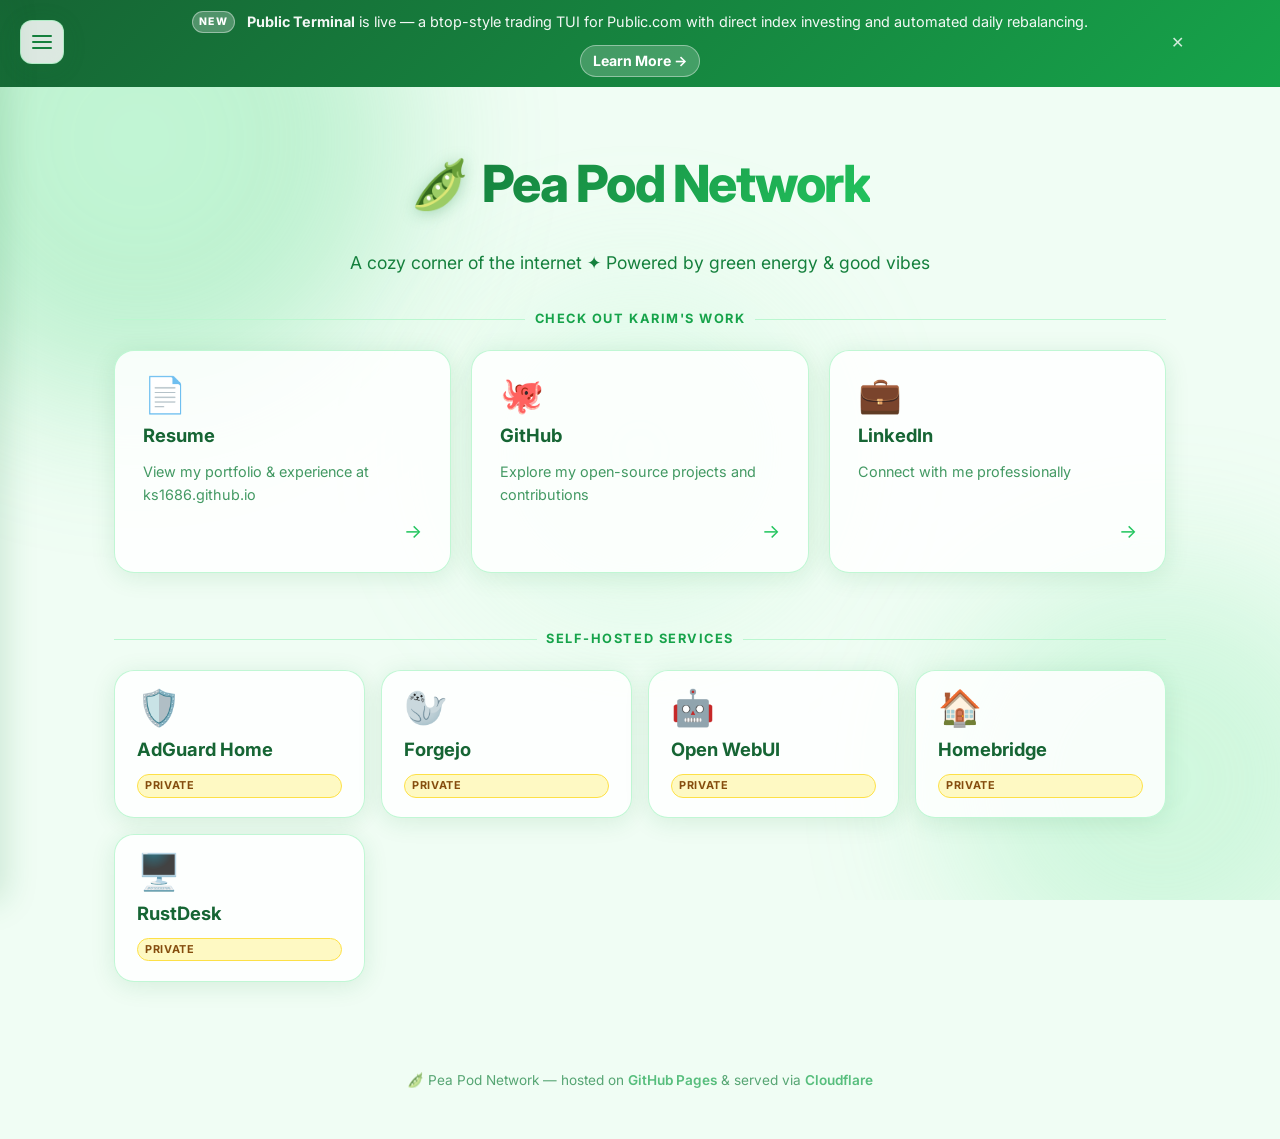
==== index.html @ e0de481a "Remove Public Terminal card from index.html Removed Public Terminal card from the index page." ====
<!DOCTYPE html>
<html lang="en">
  <head>
    <meta charset="UTF-8" />
    <meta name="viewport" content="width=device-width, initial-scale=1.0" />
    <meta name="description" content="Pea Pod Network — a cozy home for self-hosted services and quick links." />
    <meta name="theme-color" content="#16a34a" />

    <!-- Open Graph / Social preview -->
    <meta property="og:type" content="website" />
    <meta property="og:title" content="Pea Pod Network" />
    <meta property="og:description" content="A cozy home for self-hosted services and quick links." />
    <meta property="og:image" content="https://ks1686.github.io/favicon.png" />

    <!-- Favicon -->
    <link rel="icon" type="image/png" href="/favicon.png" />
    <link rel="apple-touch-icon" href="/apple-touch-icon.png" />
    <link rel="manifest" href="/manifest.json" />

    <!-- Fonts -->
    <link rel="preconnect" href="https://fonts.googleapis.com" />
    <link rel="preconnect" href="https://fonts.gstatic.com" crossorigin />
    <link href="https://fonts.googleapis.com/css2?family=Inter:wght@400;600;700;800&display=swap" rel="stylesheet" />

    <!-- Styles -->
    <link rel="stylesheet" href="css/styles.css" />

    <title>Pea Pod Network</title>
  </head>
  <body>
    <!-- ========== Announcement Banner ========== -->
    <div class="announcement-banner" id="announcement-banner" role="region" aria-label="Announcement">
      <div class="banner-content">
        <span class="banner-badge" aria-hidden="true">New</span>
        <p class="banner-text">
          <strong>Public Terminal</strong> is live — a btop-style trading TUI for Public.com with direct index investing and automated daily rebalancing.
        </p>
        <a class="banner-link" href="/public-terminal">Learn More →</a>
        <button class="banner-close" id="banner-close" aria-label="Dismiss announcement">✕</button>
      </div>
    </div>

    <!-- Animated background blobs -->
    <div class="bg-decoration" aria-hidden="true">
      <div class="blob blob-1"></div>
      <div class="blob blob-2"></div>
      <div class="blob blob-3"></div>
    </div>

    <!-- ========== Burger Menu ========== -->
    <button class="burger-btn" id="burger-btn" aria-label="Open navigation menu" aria-expanded="false" aria-controls="side-menu">
      <span class="burger-line"></span>
      <span class="burger-line"></span>
      <span class="burger-line"></span>
    </button>

    <!-- Menu backdrop -->
    <div class="menu-overlay" id="menu-overlay" aria-hidden="true"></div>

    <!-- Side drawer -->
    <nav class="side-menu" id="side-menu" aria-label="Site navigation" aria-hidden="true">
      <div class="side-menu-header">
        <span class="side-menu-title">Navigation</span>
        <button class="side-menu-close" id="side-menu-close" aria-label="Close navigation menu">✕</button>
      </div>
      <ul class="side-menu-list">
        <li>
          <a class="side-menu-link" href="#karim-work">
            <span class="side-menu-icon" aria-hidden="true">🌟</span>
            <span>Karim's Work</span>
          </a>
        </li>
        <li>
          <a class="side-menu-link" href="#self-hosted">
            <span class="side-menu-icon" aria-hidden="true">🖥️</span>
            <span>Self-Hosted Services</span>
          </a>
        </li>
        <li>
          <a class="side-menu-link" href="/changelogs">
            <span class="side-menu-icon" aria-hidden="true">📋</span>
            <span>Changelogs</span>
          </a>
        </li>
        <li>
          <a class="side-menu-link" href="/genv">
            <span class="side-menu-icon" aria-hidden="true">📦</span>
            <span>GENV</span>
          </a>
        </li>
        <li>
          <a class="side-menu-link" href="/public-terminal">
            <span class="side-menu-icon" aria-hidden="true">💹</span>
            <span>Public Terminal</span>
          </a>
        </li>
      </ul>
    </nav>

    <!-- ========== Header ========== -->
    <header>
      <div class="container">
        <div class="logo-wrap">
          <span class="logo-icon" aria-hidden="true">🫛</span>
          <h1 class="site-title">Pea Pod Network</h1>
        </div>
        <p class="site-tagline">A cozy corner of the internet ✦ Powered by green energy &amp; good vibes</p>
      </div>
    </header>

    <!-- ========== Main Content ========== -->
    <main>
      <div class="container">

        <!-- ---- Profile Shortcuts ---- -->
        <section id="karim-work" class="section" aria-labelledby="profile-heading">
          <div class="section-label" id="profile-heading">
            <span>Check Out Karim's Work</span>
          </div>

          <div class="shortcuts-grid">
            <!-- Resume -->
            <a
              class="card"
              href="https://ks1686.github.io"
              target="_blank"
              rel="noopener noreferrer"
              aria-label="Open resume — ks1686.github.io"
            >
              <span class="card-icon" aria-hidden="true">📄</span>
              <span class="card-title">Resume</span>
              <span class="card-desc">View my portfolio &amp; experience at ks1686.github.io</span>
              <span class="card-arrow" aria-hidden="true">→</span>
            </a>

            <!-- GitHub -->
            <a
              class="card"
              href="https://github.com/ks1686"
              target="_blank"
              rel="noopener noreferrer"
              aria-label="Open GitHub profile"
            >
              <span class="card-icon" aria-hidden="true">🐙</span>
              <span class="card-title">GitHub</span>
              <span class="card-desc">Explore my open-source projects and contributions</span>
              <span class="card-arrow" aria-hidden="true">→</span>
            </a>

            <!-- LinkedIn -->
            <a
              class="card"
              href="https://www.linkedin.com/in/karim-smires/"
              target="_blank"
              rel="noopener noreferrer"
              aria-label="Open LinkedIn profile"
            >
              <span class="card-icon" aria-hidden="true">💼</span>
              <span class="card-title">LinkedIn</span>
              <span class="card-desc">Connect with me professionally</span>
              <span class="card-arrow" aria-hidden="true">→</span>
            </a>
          </div>
        </section>

        <!-- ---- Self-Hosted Services ---- -->
        <!-- 
          Private services: only accessible on the internal network.
          The JS in app.js automatically makes cards with data-url clickable.
        -->
        <section id="self-hosted" class="section" aria-labelledby="services-heading">
          <div class="section-label" id="services-heading">
            <span>Self-Hosted Services</span>
          </div>

          <div class="services-grid">
            <!-- AdGuard Home -->
            <div class="card service-card" data-url="https://adguard.pea-pod.me" aria-label="Open AdGuard Home — private service">
              <span class="card-icon" aria-hidden="true">🛡️</span>
              <span class="card-title">AdGuard Home</span>
              <span class="badge private">Private</span>
            </div>

            <!-- Forgejo -->
            <div class="card service-card" data-url="https://forgejo.pea-pod.me" aria-label="Open Forgejo — private service">
              <span class="card-icon" aria-hidden="true">🦭</span>
              <span class="card-title">Forgejo</span>
              <span class="badge private">Private</span>
            </div>

            <!-- Open WebUI -->
            <div class="card service-card" data-url="https://chat.pea-pod.me" aria-label="Open WebUI — private service">
              <span class="card-icon" aria-hidden="true">🤖</span>
              <span class="card-title">Open WebUI</span>
              <span class="badge private">Private</span>
            </div>

            <!-- Homebridge -->
            <div class="card service-card" data-url="https://homebridge.pea-pod.me" aria-label="Open Homebridge — private service">
              <span class="card-icon" aria-hidden="true">🏠</span>
              <span class="card-title">Homebridge</span>
              <span class="badge private">Private</span>
            </div>

            <!-- RustDesk -->
            <div class="card service-card" data-url="https://rustdesk.pea-pod.me" aria-label="Open RustDesk — private service">
              <span class="card-icon" aria-hidden="true">🖥️</span>
              <span class="card-title">RustDesk</span>
              <span class="badge private">Private</span>
            </div>

          </div>
        </section>

      </div>
    </main>

    <!-- ========== Footer ========== -->
    <footer>
      <div class="container">
        <p>
          🫛 Pea Pod Network &mdash; hosted on
          <a href="https://pages.github.com" target="_blank" rel="noopener noreferrer">GitHub Pages</a>
          &amp; served via
          <a href="https://cloudflare.com" target="_blank" rel="noopener noreferrer">Cloudflare</a>
        </p>
      </div>
    </footer>

    <!-- Scripts -->
    <script src="js/app.js"></script>
  </body>
</html>
---- css/styles.css ----
/* =============================================
   Pea Pod Network - Stylesheet
   Green cozy theme, modern & responsive
   ============================================= */

/* ---- CSS Variables ---- */
:root {
  --green-50: #f0fdf4;
  --green-100: #dcfce7;
  --green-200: #bbf7d0;
  --green-300: #86efac;
  --green-400: #4ade80;
  --green-500: #22c55e;
  --green-600: #16a34a;
  --green-700: #15803d;
  --green-800: #166534;
  --green-900: #14532d;
  --green-950: #052e16;

  --card-bg: rgba(255, 255, 255, 0.85);
  --card-shadow: 0 4px 24px rgba(21, 128, 61, 0.12);
  --card-hover-shadow: 0 8px 40px rgba(21, 128, 61, 0.22);
  --border-radius: 1.25rem;
  --transition: all 0.3s cubic-bezier(0.4, 0, 0.2, 1);

  --font-sans: 'Inter', 'Segoe UI', system-ui, -apple-system, sans-serif;
  --font-display: 'Inter', 'Segoe UI', system-ui, sans-serif;
}

/* ---- Reset & Base ---- */
*, *::before, *::after {
  box-sizing: border-box;
  margin: 0;
  padding: 0;
}

html {
  scroll-behavior: smooth;
}

body {
  font-family: var(--font-sans);
  background-color: var(--green-50);
  color: var(--green-900);
  min-height: 100vh;
  line-height: 1.6;
  overflow-x: hidden;
}

/* ---- Animated Background ---- */
.bg-decoration {
  position: fixed;
  inset: 0;
  z-index: -1;
  overflow: hidden;
  pointer-events: none;
}

.blob {
  position: absolute;
  border-radius: 50%;
  filter: blur(80px);
  opacity: 0.35;
  animation: float 12s ease-in-out infinite;
}

.blob-1 {
  width: 520px;
  height: 520px;
  background: radial-gradient(circle, var(--green-300), var(--green-500));
  top: -120px;
  left: -120px;
  animation-delay: 0s;
}

.blob-2 {
  width: 400px;
  height: 400px;
  background: radial-gradient(circle, var(--green-200), var(--green-400));
  bottom: -80px;
  right: -80px;
  animation-delay: -4s;
}

.blob-3 {
  width: 300px;
  height: 300px;
  background: radial-gradient(circle, var(--green-100), var(--green-300));
  top: 50%;
  left: 50%;
  margin-top: -150px;
  margin-left: -150px;
  animation-delay: -8s;
}

@keyframes float {
  0%, 100% { transform: translateY(0) scale(1); }
  33%       { transform: translateY(-30px) scale(1.04); }
  66%       { transform: translateY(20px) scale(0.97); }
}

/* ---- Layout ---- */
.container {
  max-width: 1100px;
  margin: 0 auto;
  padding: 0 1.5rem;
}

/* ---- Header / Hero ---- */
header {
  padding: 3.5rem 0 2rem;
  text-align: center;
}

.logo-wrap {
  display: inline-flex;
  align-items: center;
  gap: 0.75rem;
  margin-bottom: 1.25rem;
  animation: fadeDown 0.7s ease both;
}

.logo-icon {
  font-size: 3rem;
  line-height: 1;
  filter: drop-shadow(0 2px 8px rgba(21, 128, 61, 0.3));
  animation: wiggle 3s ease-in-out infinite;
}

@keyframes wiggle {
  0%, 100% { transform: rotate(-4deg); }
  50%       { transform: rotate(4deg); }
}

.site-title {
  font-size: clamp(2rem, 5vw, 3.2rem);
  font-weight: 800;
  background: linear-gradient(135deg, var(--green-700) 0%, var(--green-500) 100%);
  -webkit-background-clip: text;
  -webkit-text-fill-color: transparent;
  background-clip: text;
  letter-spacing: -0.03em;
}

.site-tagline {
  font-size: 1.1rem;
  color: var(--green-700);
  opacity: 0.8;
  margin-top: 0.25rem;
  animation: fadeDown 0.7s 0.1s ease both;
}

/* ---- Section Headings ---- */
.section-label {
  display: flex;
  align-items: center;
  gap: 0.6rem;
  font-size: 0.8rem;
  font-weight: 700;
  text-transform: uppercase;
  letter-spacing: 0.12em;
  color: var(--green-600);
  margin-bottom: 1.25rem;
}

.section-label::before,
.section-label::after {
  content: '';
  flex: 1;
  height: 1px;
  background: var(--green-200);
}

/* ---- Grid layouts ---- */
.shortcuts-grid {
  display: grid;
  grid-template-columns: repeat(auto-fill, minmax(280px, 1fr));
  gap: 1.25rem;
}

.services-grid {
  display: grid;
  grid-template-columns: repeat(auto-fill, minmax(220px, 1fr));
  gap: 1rem;
}

/* ---- Shortcut Card ---- */
.card {
  background: var(--card-bg);
  backdrop-filter: blur(12px);
  -webkit-backdrop-filter: blur(12px);
  border: 1px solid rgba(134, 239, 172, 0.5);
  border-radius: var(--border-radius);
  box-shadow: var(--card-shadow);
  padding: 1.6rem 1.75rem;
  cursor: pointer;
  text-decoration: none;
  color: inherit;
  display: flex;
  flex-direction: column;
  gap: 0.6rem;
  transition: var(--transition);
  position: relative;
  overflow: hidden;
  animation: fadeUp 0.6s ease both;
}

.card::before {
  content: '';
  position: absolute;
  inset: 0;
  background: linear-gradient(135deg, rgba(134, 239, 172, 0.12), rgba(74, 222, 128, 0.06));
  opacity: 0;
  transition: opacity 0.3s ease;
  pointer-events: none;
}

.card:hover,
.card:focus-visible {
  transform: translateY(-4px) scale(1.01);
  box-shadow: var(--card-hover-shadow);
  border-color: var(--green-400);
  outline: none;
}

.card:hover::before,
.card:focus-visible::before {
  opacity: 1;
}

.card:active {
  transform: translateY(-1px) scale(0.99);
}

.card-icon {
  font-size: 2.2rem;
  line-height: 1;
}

.card-title {
  font-size: 1.15rem;
  font-weight: 700;
  color: var(--green-800);
}

.card-desc {
  font-size: 0.9rem;
  color: var(--green-700);
  opacity: 0.8;
}

.card-arrow {
  align-self: flex-end;
  margin-top: auto;
  font-size: 1.2rem;
  color: var(--green-500);
  transition: transform 0.25s ease;
}

.card:hover .card-arrow,
.card:focus-visible .card-arrow {
  transform: translateX(5px);
}

/* ---- Service Placeholder Card ---- */
.card.service-card {
  opacity: 0.6;
  cursor: default;
  padding: 1.2rem 1.4rem;
}

.card.service-card:hover,
.card.service-card:focus-visible {
  transform: none;
  box-shadow: var(--card-shadow);
  border-color: rgba(134, 239, 172, 0.5);
}

.card.service-card:hover::before {
  opacity: 0;
}

.card.service-card.active {
  opacity: 1;
  cursor: pointer;
}

.card.service-card.active:hover,
.card.service-card.active:focus-visible {
  transform: translateY(-4px) scale(1.01);
  box-shadow: var(--card-hover-shadow);
  border-color: var(--green-400);
}

.card.service-card.active:hover::before {
  opacity: 1;
}

.badge {
  display: inline-block;
  font-size: 0.68rem;
  font-weight: 700;
  letter-spacing: 0.06em;
  text-transform: uppercase;
  padding: 0.2em 0.6em;
  border-radius: 999px;
  background: var(--green-100);
  color: var(--green-700);
  border: 1px solid var(--green-200);
}

.badge.coming-soon {
  background: var(--green-100);
  color: var(--green-600);
  border-color: var(--green-200);
}

.badge.online {
  background: #dcfce7;
  color: #15803d;
  border-color: #86efac;
}

.badge.private {
  background: #fef9c3;
  color: #854d0e;
  border-color: #fde047;
}

.badge.public {
  background: #dbeafe;
  color: #1d4ed8;
  border-color: #93c5fd;
}

/* ---- Sections ---- */
.section {
  margin-bottom: 3.5rem;
  animation: fadeUp 0.6s 0.15s ease both;
}

/* ---- Footer ---- */
footer {
  text-align: center;
  padding: 2rem 0 3rem;
  color: var(--green-700);
  font-size: 0.85rem;
  opacity: 0.7;
}

footer a {
  color: var(--green-600);
  text-decoration: none;
  font-weight: 600;
}

footer a:hover {
  text-decoration: underline;
}

/* ---- Animations ---- */
@keyframes fadeDown {
  from {
    opacity: 0;
    transform: translateY(-20px);
  }
  to {
    opacity: 1;
    transform: translateY(0);
  }
}

@keyframes fadeUp {
  from {
    opacity: 0;
    transform: translateY(24px);
  }
  to {
    opacity: 1;
    transform: translateY(0);
  }
}

/* stagger card animations */
.card:nth-child(1) { animation-delay: 0.05s; }
.card:nth-child(2) { animation-delay: 0.12s; }
.card:nth-child(3) { animation-delay: 0.19s; }
.card:nth-child(4) { animation-delay: 0.26s; }
.card:nth-child(5) { animation-delay: 0.33s; }
.card:nth-child(6) { animation-delay: 0.40s; }
.card:nth-child(7) { animation-delay: 0.47s; }
.card:nth-child(8) { animation-delay: 0.54s; }

/* ---- Responsive ---- */
@media (max-width: 768px) {
  header {
    padding: 2.5rem 0 1.5rem;
  }

  .shortcuts-grid,
  .services-grid {
    grid-template-columns: 1fr;
  }
}

@media (max-width: 480px) {
  .card {
    padding: 1.3rem 1.4rem;
  }

  .logo-icon {
    font-size: 2.4rem;
  }
}

@media (prefers-reduced-motion: reduce) {
  *, *::before, *::after {
    animation-duration: 0.01ms !important;
    animation-iteration-count: 1 !important;
    transition-duration: 0.01ms !important;
  }
}

/* ---- Announcement Banner ---- */
.announcement-banner {
  background: linear-gradient(135deg, var(--green-800) 0%, var(--green-600) 100%);
  color: #fff;
  padding: 0.65rem 1rem;
  position: sticky;
  top: 0;
  z-index: 900;
  animation: fadeDown 0.5s ease both;
}

.banner-content {
  max-width: 1100px;
  margin: 0 auto;
  display: flex;
  align-items: center;
  justify-content: center;
  gap: 0.75rem;
  flex-wrap: wrap;
  padding: 0 3rem;
  position: relative;
}

.banner-badge {
  font-size: 0.65rem;
  font-weight: 800;
  letter-spacing: 0.1em;
  text-transform: uppercase;
  background: rgba(255, 255, 255, 0.25);
  border: 1px solid rgba(255, 255, 255, 0.4);
  border-radius: 999px;
  padding: 0.2em 0.65em;
  flex-shrink: 0;
}

.banner-text {
  font-size: 0.9rem;
  opacity: 0.95;
  text-align: center;
}

.banner-text strong {
  font-weight: 700;
}

.banner-link {
  font-size: 0.88rem;
  font-weight: 700;
  color: #fff;
  background: rgba(255, 255, 255, 0.2);
  border: 1px solid rgba(255, 255, 255, 0.4);
  border-radius: 999px;
  padding: 0.25em 0.85em;
  text-decoration: none;
  white-space: nowrap;
  transition: background 0.2s ease, transform 0.2s ease;
  flex-shrink: 0;
}

.banner-link:hover {
  background: rgba(255, 255, 255, 0.35);
  transform: translateX(2px);
}

.banner-close {
  position: absolute;
  right: 0;
  top: 50%;
  transform: translateY(-50%);
  background: none;
  border: none;
  color: rgba(255, 255, 255, 0.8);
  font-size: 1rem;
  cursor: pointer;
  padding: 0.3rem 0.4rem;
  border-radius: 0.35rem;
  line-height: 1;
  transition: color 0.2s ease, background 0.2s ease;
  flex-shrink: 0;
}

.banner-close:hover {
  color: #fff;
  background: rgba(255, 255, 255, 0.15);
}

.banner-close:focus-visible {
  outline: 2px solid rgba(255, 255, 255, 0.7);
  outline-offset: 2px;
}

.announcement-banner.hidden {
  display: none;
}

@media (max-width: 600px) {
  .banner-content {
    padding: 0 2.5rem 0 0.5rem;
    gap: 0.5rem;
  }

  .banner-text {
    font-size: 0.82rem;
  }
}

/* ---- Burger Menu Button ---- */
.burger-btn {
  position: fixed;
  top: 1.25rem;
  left: 1.25rem;
  z-index: 1000;
  background: var(--card-bg);
  backdrop-filter: blur(12px);
  -webkit-backdrop-filter: blur(12px);
  border: 1px solid rgba(134, 239, 172, 0.5);
  border-radius: 0.75rem;
  box-shadow: var(--card-shadow);
  width: 2.75rem;
  height: 2.75rem;
  display: flex;
  flex-direction: column;
  align-items: center;
  justify-content: center;
  gap: 0.28rem;
  cursor: pointer;
  transition: var(--transition);
  padding: 0;
}

.burger-btn:hover {
  background: var(--green-100);
  border-color: var(--green-400);
  box-shadow: var(--card-hover-shadow);
  transform: scale(1.05);
}

.burger-btn:focus-visible {
  outline: 2px solid var(--green-500);
  outline-offset: 2px;
}

.burger-line {
  display: block;
  width: 1.2rem;
  height: 2px;
  background: var(--green-700);
  border-radius: 2px;
  transition: var(--transition);
}

.burger-btn[aria-expanded="true"] .burger-line:nth-child(1) {
  transform: translateY(6px) rotate(45deg);
}

.burger-btn[aria-expanded="true"] .burger-line:nth-child(2) {
  opacity: 0;
  transform: scaleX(0);
}

.burger-btn[aria-expanded="true"] .burger-line:nth-child(3) {
  transform: translateY(-6px) rotate(-45deg);
}

/* ---- Menu Overlay ---- */
.menu-overlay {
  position: fixed;
  inset: 0;
  background: rgba(5, 46, 22, 0.45);
  backdrop-filter: blur(2px);
  z-index: 1100;
  opacity: 0;
  visibility: hidden;
  transition: opacity 0.3s ease, visibility 0.3s ease;
}

.menu-overlay.open {
  opacity: 1;
  visibility: visible;
}

/* ---- Side Menu ---- */
.side-menu {
  position: fixed;
  top: 0;
  left: 0;
  height: 100%;
  width: min(320px, 85vw);
  background: var(--green-50);
  border-right: 1px solid var(--green-200);
  box-shadow: 4px 0 32px rgba(21, 128, 61, 0.18);
  z-index: 1200;
  transform: translateX(-100%);
  transition: transform 0.35s cubic-bezier(0.4, 0, 0.2, 1);
  display: flex;
  flex-direction: column;
  overflow-y: auto;
}

.side-menu.open {
  transform: translateX(0);
}

.side-menu-header {
  display: flex;
  align-items: center;
  justify-content: space-between;
  padding: 1.5rem 1.25rem 1rem;
  border-bottom: 1px solid var(--green-200);
}

.side-menu-title {
  font-size: 0.8rem;
  font-weight: 700;
  text-transform: uppercase;
  letter-spacing: 0.12em;
  color: var(--green-600);
}

.side-menu-close {
  background: none;
  border: none;
  color: var(--green-700);
  font-size: 1.1rem;
  cursor: pointer;
  padding: 0.3rem 0.45rem;
  border-radius: 0.4rem;
  transition: background 0.2s ease, color 0.2s ease;
  line-height: 1;
}

.side-menu-close:hover {
  background: var(--green-100);
  color: var(--green-900);
}

.side-menu-close:focus-visible {
  outline: 2px solid var(--green-500);
  outline-offset: 2px;
}

.side-menu-list {
  list-style: none;
  padding: 0.75rem 0;
  flex: 1;
}

.side-menu-link {
  display: flex;
  align-items: center;
  gap: 0.85rem;
  padding: 0.85rem 1.5rem;
  text-decoration: none;
  color: var(--green-800);
  font-size: 0.95rem;
  font-weight: 600;
  border-left: 3px solid transparent;
  transition: background 0.2s ease, color 0.2s ease, padding-left 0.2s ease, border-left-color 0.2s ease;
}

.side-menu-link:hover,
.side-menu-link:focus-visible {
  background: var(--green-100);
  color: var(--green-700);
  padding-left: 1.75rem;
  border-left-color: var(--green-500);
  outline: none;
}

.side-menu-link[aria-current="page"] {
  background: var(--green-100);
  color: var(--green-700);
  border-left-color: var(--green-500);
}

.side-menu-icon {
  font-size: 1.2rem;
  flex-shrink: 0;
}

/* ---- Back Navigation ---- */
.nav-back {
  display: inline-flex;
  align-items: center;
  gap: 0.5rem;
  font-size: 0.9rem;
  font-weight: 600;
  color: var(--green-600);
  text-decoration: none;
  margin-bottom: 1rem;
  padding: 0.4rem 0.8rem;
  border-radius: 999px;
  background: var(--green-100);
  border: 1px solid var(--green-200);
  transition: var(--transition);
  animation: fadeDown 0.5s ease both;
}

.nav-back:hover {
  background: var(--green-200);
  color: var(--green-800);
  transform: translateX(-3px);
}

/* ---- Changelog Timeline ---- */
.changelog-list {
  display: flex;
  flex-direction: column;
  gap: 0;
  position: relative;
}

.changelog-list::before {
  content: '';
  position: absolute;
  left: 1.1rem;
  top: 0.5rem;
  bottom: 0.5rem;
  width: 2px;
  background: linear-gradient(to bottom, var(--green-300), var(--green-200));
  border-radius: 1px;
}

.changelog-item {
  display: flex;
  gap: 1.25rem;
  padding: 0 0 1.5rem 0;
  position: relative;
  animation: fadeUp 0.5s ease both;
}

.changelog-dot {
  flex-shrink: 0;
  width: 2.2rem;
  height: 2.2rem;
  border-radius: 50%;
  background: var(--green-100);
  border: 2px solid var(--green-300);
  display: flex;
  align-items: center;
  justify-content: center;
  font-size: 0.85rem;
  z-index: 1;
  margin-top: 0.2rem;
}

.changelog-body {
  flex: 1;
  background: var(--card-bg);
  backdrop-filter: blur(12px);
  -webkit-backdrop-filter: blur(12px);
  border: 1px solid rgba(134, 239, 172, 0.5);
  border-radius: var(--border-radius);
  box-shadow: var(--card-shadow);
  padding: 1rem 1.25rem;
  transition: var(--transition);
}

.changelog-body:hover {
  box-shadow: var(--card-hover-shadow);
  border-color: var(--green-400);
}

.changelog-header {
  display: flex;
  align-items: flex-start;
  justify-content: space-between;
  gap: 0.75rem;
  flex-wrap: wrap;
  margin-bottom: 0.4rem;
}

.changelog-message {
  font-size: 0.975rem;
  font-weight: 700;
  color: var(--green-800);
  line-height: 1.4;
  flex: 1;
  min-width: 0;
  word-break: break-word;
}

.changelog-sha {
  font-family: 'SFMono-Regular', 'Consolas', 'Liberation Mono', monospace;
  font-size: 0.72rem;
  font-weight: 600;
  color: var(--green-600);
  background: var(--green-100);
  border: 1px solid var(--green-200);
  border-radius: 0.35rem;
  padding: 0.15em 0.5em;
  text-decoration: none;
  flex-shrink: 0;
  transition: background 0.2s ease;
}

.changelog-sha:hover {
  background: var(--green-200);
  color: var(--green-800);
}

.changelog-meta {
  font-size: 0.8rem;
  color: var(--green-600);
  opacity: 0.85;
  display: flex;
  gap: 0.6rem;
  align-items: center;
  flex-wrap: wrap;
}

.changelog-meta .author {
  font-weight: 600;
  color: var(--green-700);
}

.changelog-meta .separator {
  opacity: 0.5;
}

/* ---- Changelog Loading / Error States ---- */
.changelog-loading,
.changelog-error,
.changelog-empty {
  text-align: center;
  padding: 3rem 1rem;
  color: var(--green-600);
  font-size: 0.95rem;
  opacity: 0.8;
}

.changelog-loading .spinner {
  display: inline-block;
  width: 1.8rem;
  height: 1.8rem;
  border: 3px solid var(--green-200);
  border-top-color: var(--green-500);
  border-radius: 50%;
  animation: spin 0.8s linear infinite;
  margin-bottom: 0.75rem;
}

@keyframes spin {
  to { transform: rotate(360deg); }
}

.changelog-error {
  color: #b91c1c;
  background: #fef2f2;
  border: 1px solid #fecaca;
  border-radius: var(--border-radius);
  padding: 1.5rem;
  opacity: 1;
}

/* ---- Load More Button ---- */
.load-more-wrap {
  text-align: center;
  margin-top: 1rem;
}

.btn-load-more {
  display: inline-flex;
  align-items: center;
  gap: 0.5rem;
  padding: 0.65rem 1.5rem;
  background: var(--green-600);
  color: #fff;
  font-family: var(--font-sans);
  font-size: 0.9rem;
  font-weight: 700;
  border: none;
  border-radius: 999px;
  cursor: pointer;
  transition: var(--transition);
}

.btn-load-more:hover {
  background: var(--green-700);
  transform: translateY(-2px);
}

.btn-load-more:disabled {
  opacity: 0.5;
  cursor: not-allowed;
  transform: none;
}

/* stagger changelog items */
.changelog-item:nth-child(1)  { animation-delay: 0.05s; }
.changelog-item:nth-child(2)  { animation-delay: 0.10s; }
.changelog-item:nth-child(3)  { animation-delay: 0.15s; }
.changelog-item:nth-child(4)  { animation-delay: 0.20s; }
.changelog-item:nth-child(5)  { animation-delay: 0.25s; }
.changelog-item:nth-child(6)  { animation-delay: 0.30s; }
.changelog-item:nth-child(7)  { animation-delay: 0.35s; }
.changelog-item:nth-child(8)  { animation-delay: 0.40s; }
.changelog-item:nth-child(9)  { animation-delay: 0.45s; }
.changelog-item:nth-child(10) { animation-delay: 0.50s; }
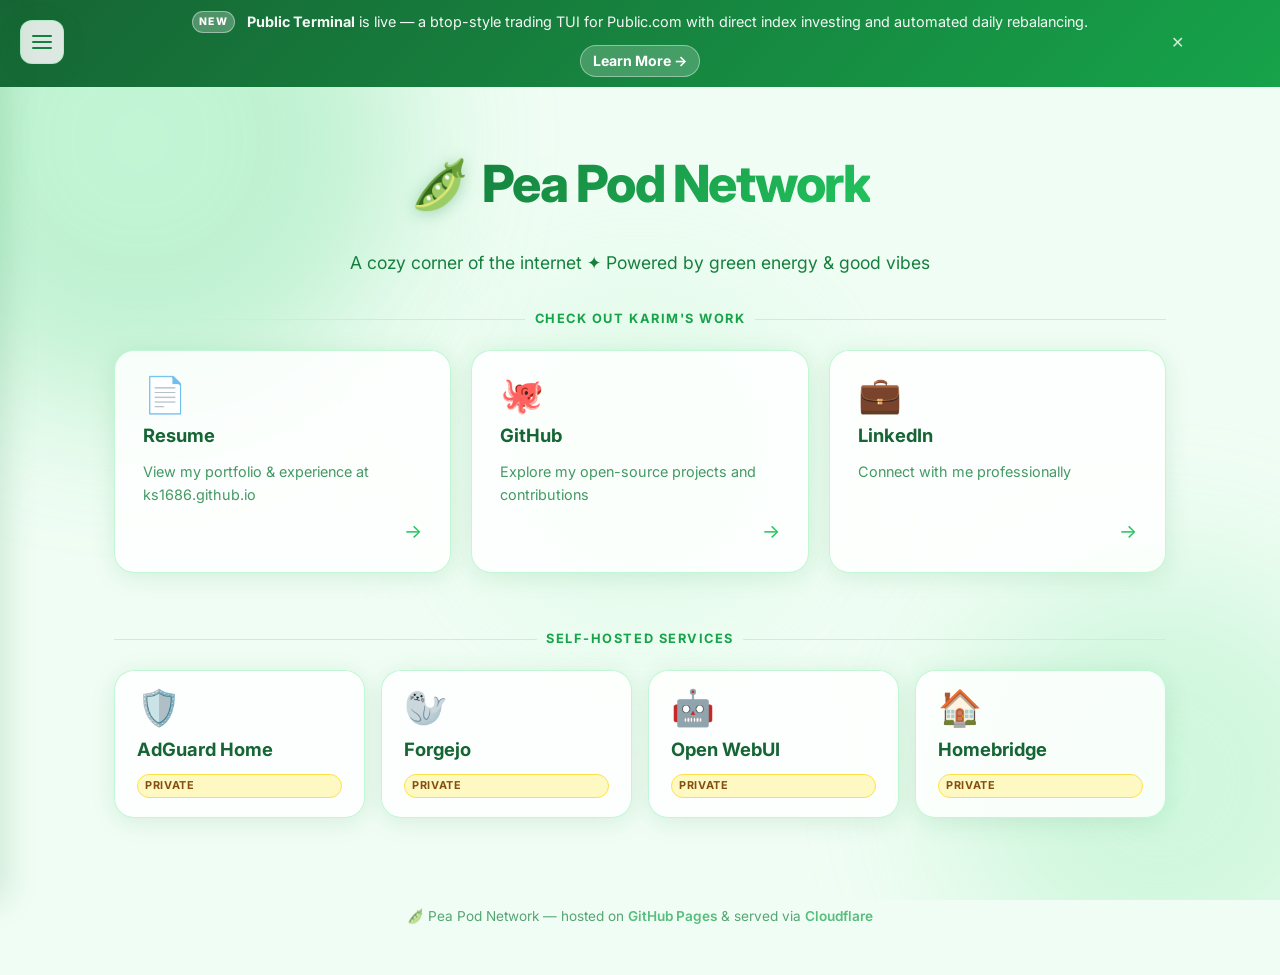
==== commit 0fbb7e83: "Update index.html" ====
--- a/index.html
+++ b/index.html
@@ -201,14 +201,6 @@
               <span class="card-title">Homebridge</span>
               <span class="badge private">Private</span>
             </div>
-
-            <!-- RustDesk -->
-            <div class="card service-card" data-url="https://rustdesk.pea-pod.me" aria-label="Open RustDesk — private service">
-              <span class="card-icon" aria-hidden="true">🖥️</span>
-              <span class="card-title">RustDesk</span>
-              <span class="badge private">Private</span>
-            </div>
-
           </div>
         </section>
 
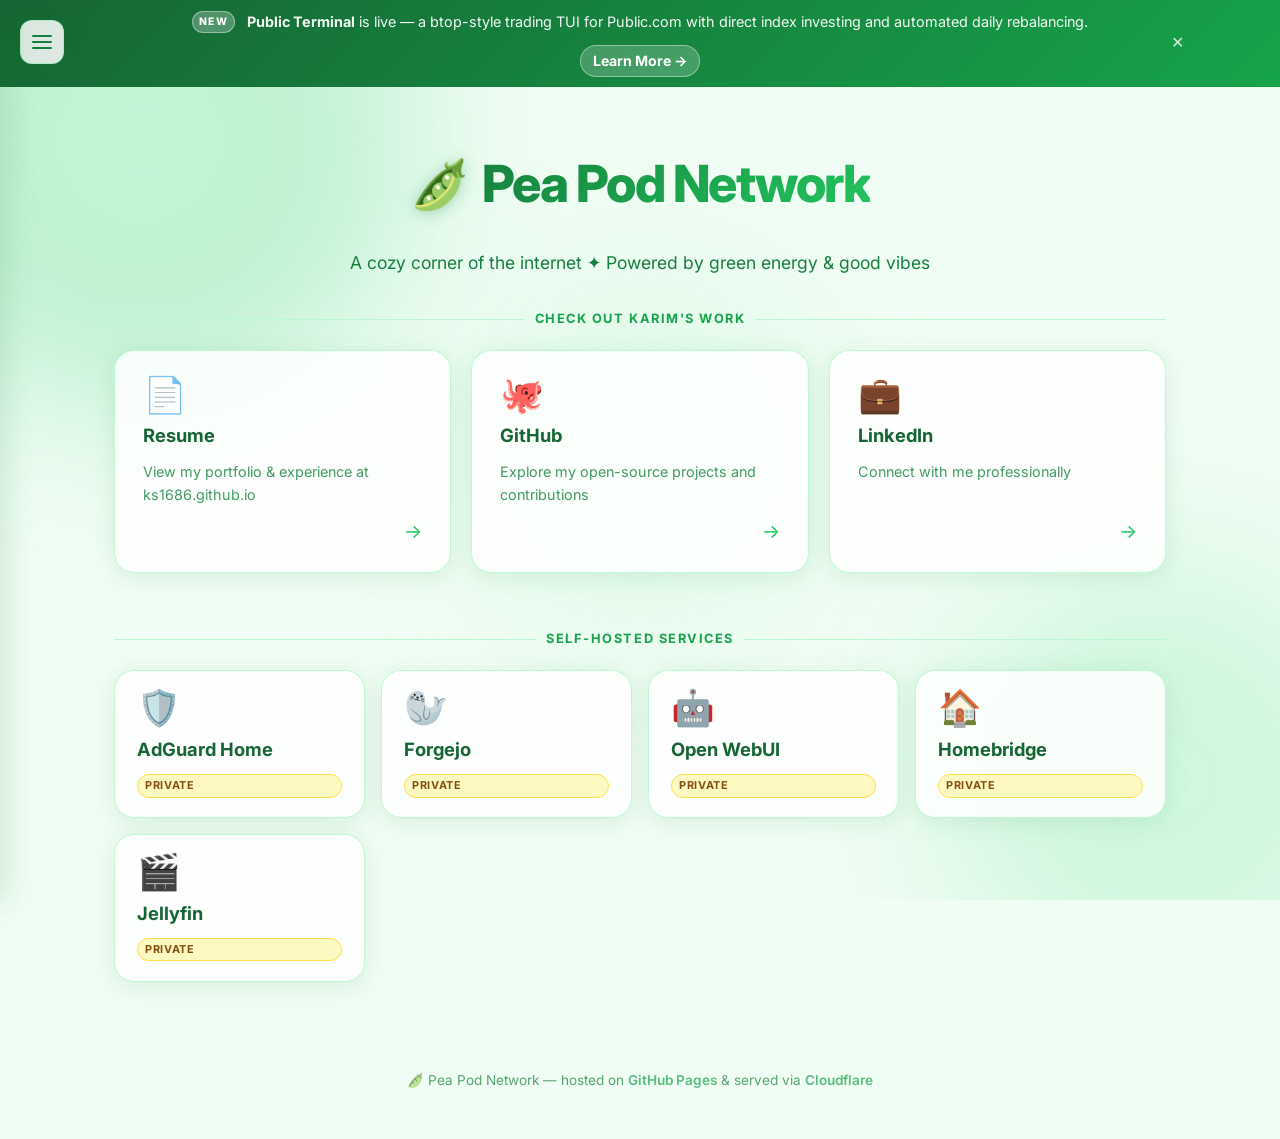
==== commit 6f008541: "feat: add Jellyfin to services grid and Caddyfile" ====
--- a/index.html
+++ b/index.html
@@ -201,6 +201,13 @@
               <span class="card-title">Homebridge</span>
               <span class="badge private">Private</span>
             </div>
+
+            <!-- Jellyfin -->
+            <div class="card service-card" data-url="https://jellyfin.pea-pod.me" aria-label="Open Jellyfin — private service">
+              <span class="card-icon" aria-hidden="true">🎬</span>
+              <span class="card-title">Jellyfin</span>
+              <span class="badge private">Private</span>
+            </div>
           </div>
         </section>
 
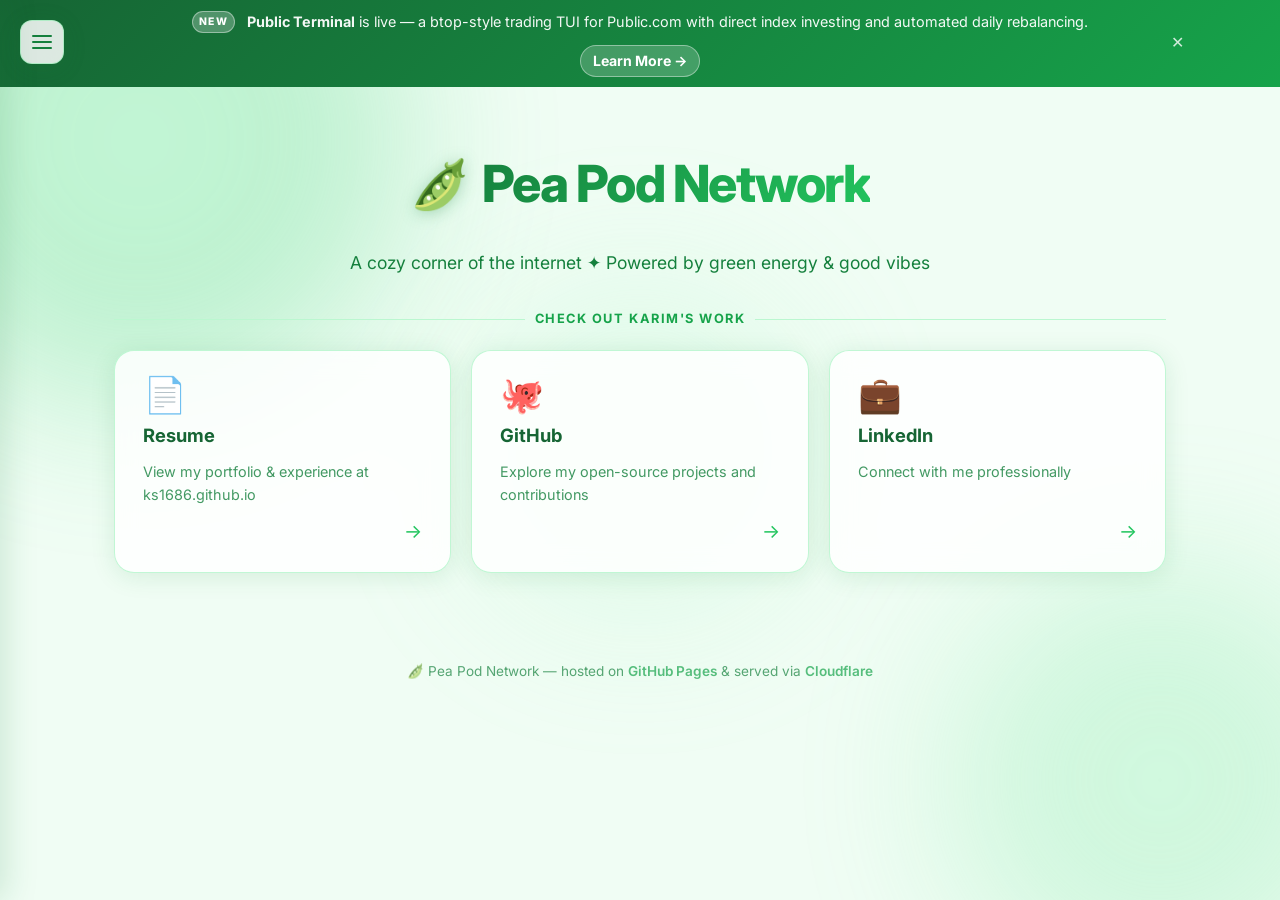
==== commit e743e994: "feat: drop self-hosted services and sync project docs Remove the private services section from the l" ====
--- a/index.html
+++ b/index.html
@@ -3,13 +3,13 @@
   <head>
     <meta charset="UTF-8" />
     <meta name="viewport" content="width=device-width, initial-scale=1.0" />
-    <meta name="description" content="Pea Pod Network — a cozy home for self-hosted services and quick links." />
+    <meta name="description" content="Pea Pod Network — a cozy home for projects, docs, and quick links." />
     <meta name="theme-color" content="#16a34a" />
 
     <!-- Open Graph / Social preview -->
     <meta property="og:type" content="website" />
     <meta property="og:title" content="Pea Pod Network" />
-    <meta property="og:description" content="A cozy home for self-hosted services and quick links." />
+    <meta property="og:description" content="A cozy home for projects, docs, and quick links." />
     <meta property="og:image" content="https://ks1686.github.io/favicon.png" />
 
     <!-- Favicon -->
@@ -68,12 +68,6 @@
           <a class="side-menu-link" href="#karim-work">
             <span class="side-menu-icon" aria-hidden="true">🌟</span>
             <span>Karim's Work</span>
-          </a>
-        </li>
-        <li>
-          <a class="side-menu-link" href="#self-hosted">
-            <span class="side-menu-icon" aria-hidden="true">🖥️</span>
-            <span>Self-Hosted Services</span>
           </a>
         </li>
         <li>
@@ -163,54 +157,6 @@
           </div>
         </section>
 
-        <!-- ---- Self-Hosted Services ---- -->
-        <!-- 
-          Private services: only accessible on the internal network.
-          The JS in app.js automatically makes cards with data-url clickable.
-        -->
-        <section id="self-hosted" class="section" aria-labelledby="services-heading">
-          <div class="section-label" id="services-heading">
-            <span>Self-Hosted Services</span>
-          </div>
-
-          <div class="services-grid">
-            <!-- AdGuard Home -->
-            <div class="card service-card" data-url="https://adguard.pea-pod.me" aria-label="Open AdGuard Home — private service">
-              <span class="card-icon" aria-hidden="true">🛡️</span>
-              <span class="card-title">AdGuard Home</span>
-              <span class="badge private">Private</span>
-            </div>
-
-            <!-- Forgejo -->
-            <div class="card service-card" data-url="https://forgejo.pea-pod.me" aria-label="Open Forgejo — private service">
-              <span class="card-icon" aria-hidden="true">🦭</span>
-              <span class="card-title">Forgejo</span>
-              <span class="badge private">Private</span>
-            </div>
-
-            <!-- Open WebUI -->
-            <div class="card service-card" data-url="https://chat.pea-pod.me" aria-label="Open WebUI — private service">
-              <span class="card-icon" aria-hidden="true">🤖</span>
-              <span class="card-title">Open WebUI</span>
-              <span class="badge private">Private</span>
-            </div>
-
-            <!-- Homebridge -->
-            <div class="card service-card" data-url="https://homebridge.pea-pod.me" aria-label="Open Homebridge — private service">
-              <span class="card-icon" aria-hidden="true">🏠</span>
-              <span class="card-title">Homebridge</span>
-              <span class="badge private">Private</span>
-            </div>
-
-            <!-- Jellyfin -->
-            <div class="card service-card" data-url="https://jellyfin.pea-pod.me" aria-label="Open Jellyfin — private service">
-              <span class="card-icon" aria-hidden="true">🎬</span>
-              <span class="card-title">Jellyfin</span>
-              <span class="badge private">Private</span>
-            </div>
-          </div>
-        </section>
-
       </div>
     </main>
 
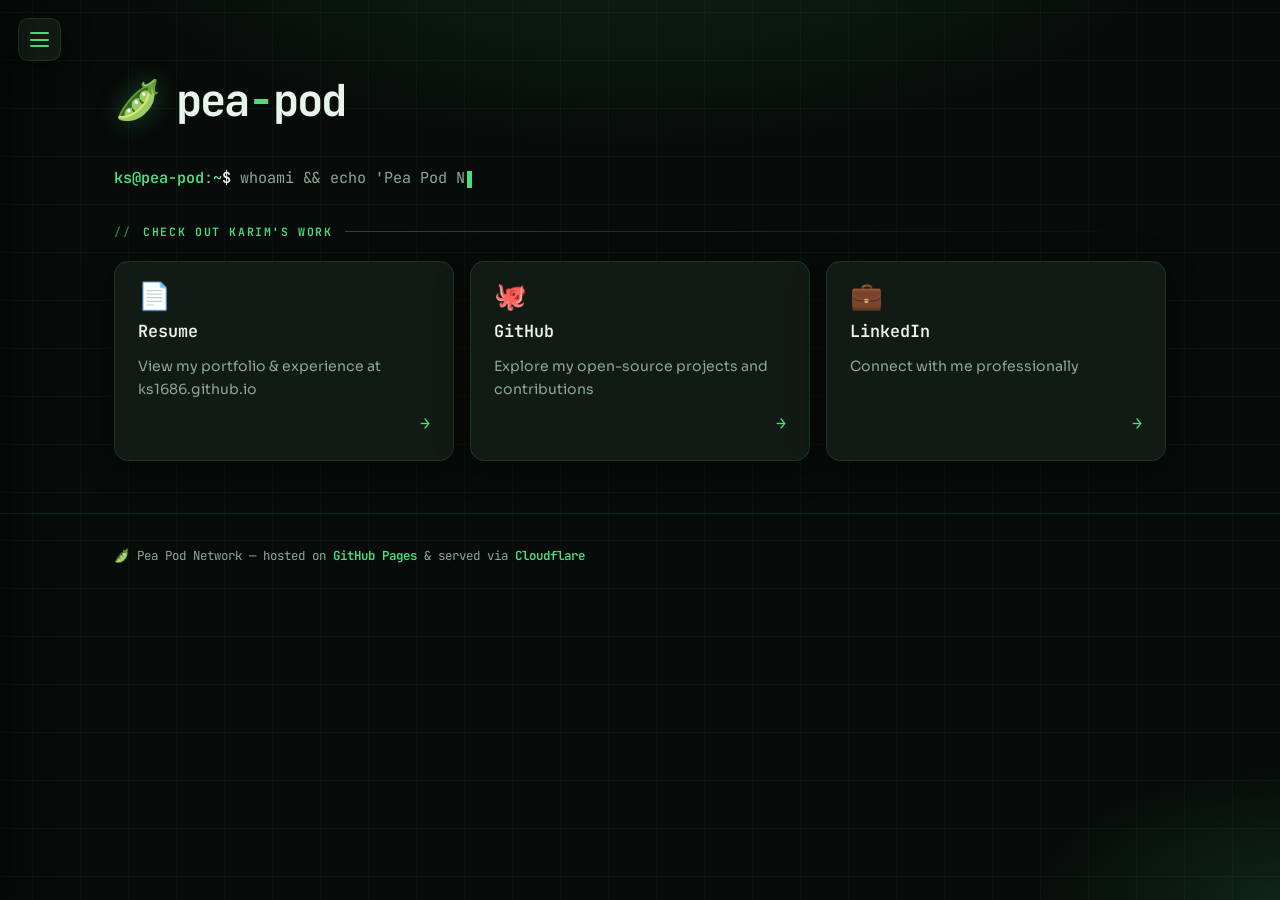
==== commit b17dc202: "feat: redesign site as IDE-terminal shell with per-app themes Remove the home Public Terminal banner" ====
--- a/index.html
+++ b/index.html
@@ -3,64 +3,40 @@
   <head>
     <meta charset="UTF-8" />
     <meta name="viewport" content="width=device-width, initial-scale=1.0" />
-    <meta name="description" content="Pea Pod Network — a cozy home for projects, docs, and quick links." />
-    <meta name="theme-color" content="#16a34a" />
+    <meta name="description" content="Pea Pod Network — a terminal-inspired home for projects, docs, and quick links." />
+    <meta name="theme-color" content="#4ade80" />
 
-    <!-- Open Graph / Social preview -->
     <meta property="og:type" content="website" />
     <meta property="og:title" content="Pea Pod Network" />
-    <meta property="og:description" content="A cozy home for projects, docs, and quick links." />
+    <meta property="og:description" content="A terminal-inspired home for projects, docs, and quick links." />
     <meta property="og:image" content="https://ks1686.github.io/favicon.png" />
 
-    <!-- Favicon -->
     <link rel="icon" type="image/png" href="/favicon.png" />
     <link rel="apple-touch-icon" href="/apple-touch-icon.png" />
     <link rel="manifest" href="/manifest.json" />
 
-    <!-- Fonts -->
     <link rel="preconnect" href="https://fonts.googleapis.com" />
     <link rel="preconnect" href="https://fonts.gstatic.com" crossorigin />
-    <link href="https://fonts.googleapis.com/css2?family=Inter:wght@400;600;700;800&display=swap" rel="stylesheet" />
+    <link href="https://fonts.googleapis.com/css2?family=JetBrains+Mono:wght@400;500;600;700&family=Sora:wght@500;600;700;800&display=swap" rel="stylesheet" />
 
-    <!-- Styles -->
     <link rel="stylesheet" href="css/styles.css" />
 
     <title>Pea Pod Network</title>
   </head>
-  <body>
-    <!-- ========== Announcement Banner ========== -->
-    <div class="announcement-banner" id="announcement-banner" role="region" aria-label="Announcement">
-      <div class="banner-content">
-        <span class="banner-badge" aria-hidden="true">New</span>
-        <p class="banner-text">
-          <strong>Public Terminal</strong> is live — a btop-style trading TUI for Public.com with direct index investing and automated daily rebalancing.
-        </p>
-        <a class="banner-link" href="/public-terminal">Learn More →</a>
-        <button class="banner-close" id="banner-close" aria-label="Dismiss announcement">✕</button>
-      </div>
-    </div>
+  <body data-theme="pea-pod">
+    <div class="bg-decoration" aria-hidden="true"></div>
 
-    <!-- Animated background blobs -->
-    <div class="bg-decoration" aria-hidden="true">
-      <div class="blob blob-1"></div>
-      <div class="blob blob-2"></div>
-      <div class="blob blob-3"></div>
-    </div>
-
-    <!-- ========== Burger Menu ========== -->
     <button class="burger-btn" id="burger-btn" aria-label="Open navigation menu" aria-expanded="false" aria-controls="side-menu">
       <span class="burger-line"></span>
       <span class="burger-line"></span>
       <span class="burger-line"></span>
     </button>
 
-    <!-- Menu backdrop -->
     <div class="menu-overlay" id="menu-overlay" aria-hidden="true"></div>
 
-    <!-- Side drawer -->
     <nav class="side-menu" id="side-menu" aria-label="Site navigation" aria-hidden="true">
       <div class="side-menu-header">
-        <span class="side-menu-title">Navigation</span>
+        <span class="side-menu-title">~/navigation</span>
         <button class="side-menu-close" id="side-menu-close" aria-label="Close navigation menu">✕</button>
       </div>
       <ul class="side-menu-list">
@@ -91,29 +67,26 @@
       </ul>
     </nav>
 
-    <!-- ========== Header ========== -->
     <header>
       <div class="container">
         <div class="logo-wrap">
           <span class="logo-icon" aria-hidden="true">🫛</span>
-          <h1 class="site-title">Pea Pod Network</h1>
+          <h1 class="site-title">pea<span class="accent">-</span>pod</h1>
         </div>
-        <p class="site-tagline">A cozy corner of the internet ✦ Powered by green energy &amp; good vibes</p>
+        <p class="hero-prompt" id="hero-prompt" data-prompt="whoami && echo 'Pea Pod Network — projects, docs, good vibes'" aria-live="polite">
+          <span class="prompt-user">ks@pea-pod</span><span class="prompt-sep">:</span><span class="prompt-path">~</span><span class="prompt-cash">$ </span><span class="prompt-typed"></span><span class="prompt-cursor" aria-hidden="true"></span>
+        </p>
       </div>
     </header>
 
-    <!-- ========== Main Content ========== -->
     <main>
       <div class="container">
-
-        <!-- ---- Profile Shortcuts ---- -->
         <section id="karim-work" class="section" aria-labelledby="profile-heading">
           <div class="section-label" id="profile-heading">
             <span>Check Out Karim's Work</span>
           </div>
 
           <div class="shortcuts-grid">
-            <!-- Resume -->
             <a
               class="card"
               href="https://ks1686.github.io"
@@ -127,7 +100,6 @@
               <span class="card-arrow" aria-hidden="true">→</span>
             </a>
 
-            <!-- GitHub -->
             <a
               class="card"
               href="https://github.com/ks1686"
@@ -141,7 +113,6 @@
               <span class="card-arrow" aria-hidden="true">→</span>
             </a>
 
-            <!-- LinkedIn -->
             <a
               class="card"
               href="https://www.linkedin.com/in/karim-smires/"
@@ -156,11 +127,9 @@
             </a>
           </div>
         </section>
-
       </div>
     </main>
 
-    <!-- ========== Footer ========== -->
     <footer>
       <div class="container">
         <p>
@@ -172,7 +141,6 @@
       </div>
     </footer>
 
-    <!-- Scripts -->
     <script src="js/app.js"></script>
   </body>
 </html>
--- a/css/styles.css
+++ b/css/styles.css
@@ -1,34 +1,73 @@
 /* =============================================
-   Pea Pod Network - Stylesheet
-   Green cozy theme, modern & responsive
+   Pea Pod Network — IDE terminal shell
+   Shared chrome + per-app accent themes
    ============================================= */
 
-/* ---- CSS Variables ---- */
-:root {
-  --green-50: #f0fdf4;
-  --green-100: #dcfce7;
-  --green-200: #bbf7d0;
-  --green-300: #86efac;
-  --green-400: #4ade80;
-  --green-500: #22c55e;
-  --green-600: #16a34a;
-  --green-700: #15803d;
-  --green-800: #166534;
-  --green-900: #14532d;
-  --green-950: #052e16;
-
-  --card-bg: rgba(255, 255, 255, 0.85);
-  --card-shadow: 0 4px 24px rgba(21, 128, 61, 0.12);
-  --card-hover-shadow: 0 8px 40px rgba(21, 128, 61, 0.22);
-  --border-radius: 1.25rem;
-  --transition: all 0.3s cubic-bezier(0.4, 0, 0.2, 1);
-
-  --font-sans: 'Inter', 'Segoe UI', system-ui, -apple-system, sans-serif;
-  --font-display: 'Inter', 'Segoe UI', system-ui, sans-serif;
-}
-
-/* ---- Reset & Base ---- */
-*, *::before, *::after {
+:root,
+[data-theme="pea-pod"] {
+  --bg: #070b09;
+  --bg-elevated: #0d1410;
+  --surface: #121a15;
+  --surface-2: #182119;
+  --border: rgba(74, 222, 128, 0.14);
+  --border-strong: rgba(74, 222, 128, 0.32);
+  --text: #e8f5ec;
+  --text-muted: #8aa894;
+  --accent: #4ade80;
+  --accent-hover: #86efac;
+  --accent-dim: rgba(74, 222, 128, 0.12);
+  --accent-glow: rgba(74, 222, 128, 0.28);
+  --danger: #f87171;
+  --radius: 0.65rem;
+  --radius-lg: 0.9rem;
+  --transition: 0.28s cubic-bezier(0.4, 0, 0.2, 1);
+  --shadow: 0 8px 32px rgba(0, 0, 0, 0.45);
+  --shadow-hover: 0 12px 40px rgba(74, 222, 128, 0.12);
+  --font-sans: "Sora", "Segoe UI", system-ui, sans-serif;
+  --font-mono: "JetBrains Mono", "SFMono-Regular", ui-monospace, monospace;
+  --grid-color: rgba(74, 222, 128, 0.045);
+  --theme-color: #4ade80;
+}
+
+[data-theme="genv"] {
+  --bg: #0c0808;
+  --bg-elevated: #140c0c;
+  --surface: #1a1010;
+  --surface-2: #221414;
+  --border: rgba(248, 113, 113, 0.16);
+  --border-strong: rgba(248, 113, 113, 0.34);
+  --text: #f5e8e8;
+  --text-muted: #a88a8a;
+  --accent: #f87171;
+  --accent-hover: #fca5a5;
+  --accent-dim: rgba(248, 113, 113, 0.12);
+  --accent-glow: rgba(248, 113, 113, 0.28);
+  --shadow-hover: 0 12px 40px rgba(248, 113, 113, 0.12);
+  --grid-color: rgba(248, 113, 113, 0.05);
+  --theme-color: #f87171;
+}
+
+[data-theme="public-terminal"] {
+  --bg: #070a12;
+  --bg-elevated: #0c1220;
+  --surface: #10182a;
+  --surface-2: #152038;
+  --border: rgba(96, 165, 250, 0.16);
+  --border-strong: rgba(96, 165, 250, 0.34);
+  --text: #e8eef8;
+  --text-muted: #8a9ab4;
+  --accent: #60a5fa;
+  --accent-hover: #93c5fd;
+  --accent-dim: rgba(96, 165, 250, 0.12);
+  --accent-glow: rgba(96, 165, 250, 0.28);
+  --shadow-hover: 0 12px 40px rgba(96, 165, 250, 0.12);
+  --grid-color: rgba(96, 165, 250, 0.05);
+  --theme-color: #60a5fa;
+}
+
+*,
+*::before,
+*::after {
   box-sizing: border-box;
   margin: 0;
   padding: 0;
@@ -40,63 +79,72 @@
 
 body {
   font-family: var(--font-sans);
-  background-color: var(--green-50);
-  color: var(--green-900);
+  background: var(--bg);
+  color: var(--text);
   min-height: 100vh;
-  line-height: 1.6;
+  line-height: 1.65;
   overflow-x: hidden;
 }
 
-/* ---- Animated Background ---- */
+::selection {
+  background: var(--accent-dim);
+  color: var(--accent-hover);
+}
+
+/* ---- Terminal grid backdrop ---- */
 .bg-decoration {
   position: fixed;
   inset: 0;
   z-index: -1;
   overflow: hidden;
   pointer-events: none;
+  background:
+    radial-gradient(ellipse 80% 50% at 50% -10%, var(--accent-dim), transparent 55%),
+    radial-gradient(ellipse 40% 30% at 100% 100%, var(--accent-dim), transparent 50%),
+    var(--bg);
+}
+
+.bg-decoration::before {
+  content: "";
+  position: absolute;
+  inset: -20%;
+  background-image:
+    linear-gradient(var(--grid-color) 1px, transparent 1px),
+    linear-gradient(90deg, var(--grid-color) 1px, transparent 1px);
+  background-size: 48px 48px;
+  animation: gridDrift 40s linear infinite;
+  opacity: 1;
+}
+
+.bg-decoration::after {
+  content: "";
+  position: absolute;
+  inset: 0;
+  background: linear-gradient(
+    180deg,
+    transparent 0%,
+    transparent 48%,
+    rgba(0, 0, 0, 0.15) 50%,
+    transparent 52%,
+    transparent 100%
+  );
+  background-size: 100% 6px;
+  opacity: 0.35;
+  animation: scanDrift 12s linear infinite;
+}
+
+@keyframes gridDrift {
+  from { transform: translate(0, 0); }
+  to { transform: translate(48px, 48px); }
+}
+
+@keyframes scanDrift {
+  from { background-position: 0 0; }
+  to { background-position: 0 120px; }
 }
 
 .blob {
-  position: absolute;
-  border-radius: 50%;
-  filter: blur(80px);
-  opacity: 0.35;
-  animation: float 12s ease-in-out infinite;
-}
-
-.blob-1 {
-  width: 520px;
-  height: 520px;
-  background: radial-gradient(circle, var(--green-300), var(--green-500));
-  top: -120px;
-  left: -120px;
-  animation-delay: 0s;
-}
-
-.blob-2 {
-  width: 400px;
-  height: 400px;
-  background: radial-gradient(circle, var(--green-200), var(--green-400));
-  bottom: -80px;
-  right: -80px;
-  animation-delay: -4s;
-}
-
-.blob-3 {
-  width: 300px;
-  height: 300px;
-  background: radial-gradient(circle, var(--green-100), var(--green-300));
-  top: 50%;
-  left: 50%;
-  margin-top: -150px;
-  margin-left: -150px;
-  animation-delay: -8s;
-}
-
-@keyframes float {
-  0%, 100% { transform: translateY(0) scale(1); }
-  33%       { transform: translateY(-30px) scale(1.04); }
-  66%       { transform: translateY(20px) scale(0.97); }
+  display: none;
 }
 
 /* ---- Layout ---- */
@@ -108,152 +156,206 @@
 
 /* ---- Header / Hero ---- */
 header {
-  padding: 3.5rem 0 2rem;
-  text-align: center;
+  padding: 4rem 0 2rem;
+  text-align: left;
 }
 
 .logo-wrap {
   display: inline-flex;
   align-items: center;
-  gap: 0.75rem;
-  margin-bottom: 1.25rem;
+  gap: 0.85rem;
+  margin-bottom: 1rem;
+  opacity: 0;
   animation: fadeDown 0.7s ease both;
 }
 
 .logo-icon {
-  font-size: 3rem;
+  font-size: 2.4rem;
   line-height: 1;
-  filter: drop-shadow(0 2px 8px rgba(21, 128, 61, 0.3));
-  animation: wiggle 3s ease-in-out infinite;
-}
-
-@keyframes wiggle {
-  0%, 100% { transform: rotate(-4deg); }
-  50%       { transform: rotate(4deg); }
+  filter: drop-shadow(0 0 12px var(--accent-glow));
 }
 
 .site-title {
-  font-size: clamp(2rem, 5vw, 3.2rem);
-  font-weight: 800;
-  background: linear-gradient(135deg, var(--green-700) 0%, var(--green-500) 100%);
-  -webkit-background-clip: text;
-  -webkit-text-fill-color: transparent;
-  background-clip: text;
-  letter-spacing: -0.03em;
-}
-
-.site-tagline {
-  font-size: 1.1rem;
-  color: var(--green-700);
-  opacity: 0.8;
-  margin-top: 0.25rem;
-  animation: fadeDown 0.7s 0.1s ease both;
+  font-family: var(--font-mono);
+  font-size: clamp(1.75rem, 4.5vw, 2.75rem);
+  font-weight: 700;
+  letter-spacing: -0.04em;
+  color: var(--text);
+}
+
+.site-title .accent {
+  color: var(--accent);
+}
+
+.site-tagline,
+.hero-prompt {
+  font-family: var(--font-mono);
+  font-size: 0.95rem;
+  color: var(--text-muted);
+  margin-top: 0.75rem;
+  min-height: 1.5em;
+}
+
+.hero-prompt .prompt-user {
+  color: var(--accent);
+  font-weight: 600;
+}
+
+.hero-prompt .prompt-sep {
+  color: var(--text-muted);
+}
+
+.hero-prompt .prompt-path {
+  color: var(--accent-hover);
+}
+
+.hero-prompt .prompt-cash {
+  color: var(--text);
+  font-weight: 600;
+}
+
+.hero-prompt .prompt-cursor {
+  display: inline-block;
+  width: 0.55ch;
+  height: 1.1em;
+  margin-left: 2px;
+  vertical-align: text-bottom;
+  background: var(--accent);
+  animation: blink 1.05s step-end infinite;
+}
+
+@keyframes blink {
+  50% { opacity: 0; }
+}
+
+.hero-prompt.is-done .prompt-cursor {
+  animation: blink 1.05s step-end infinite;
 }
 
 /* ---- Section Headings ---- */
 .section-label {
   display: flex;
   align-items: center;
-  gap: 0.6rem;
-  font-size: 0.8rem;
-  font-weight: 700;
+  gap: 0.75rem;
+  font-family: var(--font-mono);
+  font-size: 0.72rem;
+  font-weight: 600;
   text-transform: uppercase;
-  letter-spacing: 0.12em;
-  color: var(--green-600);
+  letter-spacing: 0.14em;
+  color: var(--accent);
   margin-bottom: 1.25rem;
 }
 
-.section-label::before,
+.section-label::before {
+  content: "//";
+  opacity: 0.55;
+}
+
 .section-label::after {
-  content: '';
+  content: "";
   flex: 1;
   height: 1px;
-  background: var(--green-200);
-}
-
-/* ---- Grid layouts ---- */
-.shortcuts-grid {
+  background: linear-gradient(90deg, var(--border-strong), transparent);
+}
+
+/* ---- Grids ---- */
+.shortcuts-grid,
+.services-grid {
   display: grid;
   grid-template-columns: repeat(auto-fill, minmax(280px, 1fr));
-  gap: 1.25rem;
-}
-
-.services-grid {
-  display: grid;
-  grid-template-columns: repeat(auto-fill, minmax(220px, 1fr));
   gap: 1rem;
 }
 
-/* ---- Shortcut Card ---- */
+/* ---- Cards / panels ---- */
 .card {
-  background: var(--card-bg);
-  backdrop-filter: blur(12px);
-  -webkit-backdrop-filter: blur(12px);
-  border: 1px solid rgba(134, 239, 172, 0.5);
-  border-radius: var(--border-radius);
-  box-shadow: var(--card-shadow);
-  padding: 1.6rem 1.75rem;
+  background: var(--surface);
+  border: 1px solid var(--border);
+  border-radius: var(--radius-lg);
+  box-shadow: var(--shadow);
+  padding: 1.35rem 1.45rem;
   cursor: pointer;
   text-decoration: none;
   color: inherit;
   display: flex;
   flex-direction: column;
-  gap: 0.6rem;
-  transition: var(--transition);
+  gap: 0.55rem;
+  transition: transform var(--transition), border-color var(--transition), box-shadow var(--transition);
   position: relative;
   overflow: hidden;
-  animation: fadeUp 0.6s ease both;
+  opacity: 0;
+  transform: translateY(18px);
+}
+
+.card.visible,
+.section.visible .card {
+  opacity: 1;
+  transform: translateY(0);
 }
 
 .card::before {
-  content: '';
+  content: "";
   position: absolute;
   inset: 0;
-  background: linear-gradient(135deg, rgba(134, 239, 172, 0.12), rgba(74, 222, 128, 0.06));
+  background: linear-gradient(135deg, var(--accent-dim), transparent 55%);
   opacity: 0;
-  transition: opacity 0.3s ease;
+  transition: opacity var(--transition);
   pointer-events: none;
+}
+
+.card::after {
+  content: "";
+  position: absolute;
+  top: 0;
+  left: 0;
+  right: 0;
+  height: 2px;
+  background: linear-gradient(90deg, transparent, var(--accent), transparent);
+  opacity: 0;
+  transition: opacity var(--transition);
 }
 
 .card:hover,
 .card:focus-visible {
-  transform: translateY(-4px) scale(1.01);
-  box-shadow: var(--card-hover-shadow);
-  border-color: var(--green-400);
+  transform: translateY(-5px);
+  border-color: var(--border-strong);
+  box-shadow: var(--shadow-hover);
   outline: none;
 }
 
 .card:hover::before,
-.card:focus-visible::before {
+.card:focus-visible::before,
+.card:hover::after,
+.card:focus-visible::after {
   opacity: 1;
 }
 
 .card:active {
-  transform: translateY(-1px) scale(0.99);
+  transform: translateY(-1px);
 }
 
 .card-icon {
-  font-size: 2.2rem;
+  font-size: 1.65rem;
   line-height: 1;
 }
 
 .card-title {
-  font-size: 1.15rem;
-  font-weight: 700;
-  color: var(--green-800);
+  font-family: var(--font-mono);
+  font-size: 1.05rem;
+  font-weight: 600;
+  color: var(--text);
 }
 
 .card-desc {
-  font-size: 0.9rem;
-  color: var(--green-700);
-  opacity: 0.8;
+  font-size: 0.88rem;
+  color: var(--text-muted);
 }
 
 .card-arrow {
   align-self: flex-end;
   margin-top: auto;
-  font-size: 1.2rem;
-  color: var(--green-500);
+  font-family: var(--font-mono);
+  font-size: 1.05rem;
+  color: var(--accent);
   transition: transform 0.25s ease;
 }
 
@@ -262,22 +364,9 @@
   transform: translateX(5px);
 }
 
-/* ---- Service Placeholder Card ---- */
 .card.service-card {
-  opacity: 0.6;
+  opacity: 0.55;
   cursor: default;
-  padding: 1.2rem 1.4rem;
-}
-
-.card.service-card:hover,
-.card.service-card:focus-visible {
-  transform: none;
-  box-shadow: var(--card-shadow);
-  border-color: rgba(134, 239, 172, 0.5);
-}
-
-.card.service-card:hover::before {
-  opacity: 0;
 }
 
 .card.service-card.active {
@@ -285,76 +374,68 @@
   cursor: pointer;
 }
 
-.card.service-card.active:hover,
-.card.service-card.active:focus-visible {
-  transform: translateY(-4px) scale(1.01);
-  box-shadow: var(--card-hover-shadow);
-  border-color: var(--green-400);
-}
-
-.card.service-card.active:hover::before {
-  opacity: 1;
-}
-
 .badge {
   display: inline-block;
-  font-size: 0.68rem;
-  font-weight: 700;
+  font-family: var(--font-mono);
+  font-size: 0.65rem;
+  font-weight: 600;
   letter-spacing: 0.06em;
   text-transform: uppercase;
-  padding: 0.2em 0.6em;
-  border-radius: 999px;
-  background: var(--green-100);
-  color: var(--green-700);
-  border: 1px solid var(--green-200);
-}
-
-.badge.coming-soon {
-  background: var(--green-100);
-  color: var(--green-600);
-  border-color: var(--green-200);
-}
-
-.badge.online {
-  background: #dcfce7;
-  color: #15803d;
-  border-color: #86efac;
-}
-
-.badge.private {
-  background: #fef9c3;
-  color: #854d0e;
-  border-color: #fde047;
-}
-
+  padding: 0.2em 0.55em;
+  border-radius: 0.3rem;
+  background: var(--accent-dim);
+  color: var(--accent);
+  border: 1px solid var(--border);
+}
+
+.badge.coming-soon,
+.badge.online,
+.badge.private,
 .badge.public {
-  background: #dbeafe;
-  color: #1d4ed8;
-  border-color: #93c5fd;
+  background: var(--accent-dim);
+  color: var(--accent);
+  border-color: var(--border);
 }
 
 /* ---- Sections ---- */
 .section {
-  margin-bottom: 3.5rem;
-  animation: fadeUp 0.6s 0.15s ease both;
-}
+  margin-bottom: 3.25rem;
+  opacity: 0;
+  transform: translateY(16px);
+  transition: opacity 0.55s ease, transform 0.55s ease;
+}
+
+.section.visible {
+  opacity: 1;
+  transform: translateY(0);
+}
+
+.section.visible .card:nth-child(1) { transition-delay: 0.05s; }
+.section.visible .card:nth-child(2) { transition-delay: 0.12s; }
+.section.visible .card:nth-child(3) { transition-delay: 0.19s; }
+.section.visible .card:nth-child(4) { transition-delay: 0.26s; }
+.section.visible .card:nth-child(5) { transition-delay: 0.33s; }
+.section.visible .card:nth-child(6) { transition-delay: 0.4s; }
 
 /* ---- Footer ---- */
 footer {
-  text-align: center;
+  text-align: left;
   padding: 2rem 0 3rem;
-  color: var(--green-700);
-  font-size: 0.85rem;
-  opacity: 0.7;
+  color: var(--text-muted);
+  font-family: var(--font-mono);
+  font-size: 0.78rem;
+  border-top: 1px solid var(--border);
+  margin-top: 1rem;
 }
 
 footer a {
-  color: var(--green-600);
+  color: var(--accent);
   text-decoration: none;
   font-weight: 600;
 }
 
 footer a:hover {
+  color: var(--accent-hover);
   text-decoration: underline;
 }
 
@@ -362,7 +443,7 @@
 @keyframes fadeDown {
   from {
     opacity: 0;
-    transform: translateY(-20px);
+    transform: translateY(-16px);
   }
   to {
     opacity: 1;
@@ -373,7 +454,7 @@
 @keyframes fadeUp {
   from {
     opacity: 0;
-    transform: translateY(24px);
+    transform: translateY(20px);
   }
   to {
     opacity: 1;
@@ -381,55 +462,16 @@
   }
 }
 
-/* stagger card animations */
-.card:nth-child(1) { animation-delay: 0.05s; }
-.card:nth-child(2) { animation-delay: 0.12s; }
-.card:nth-child(3) { animation-delay: 0.19s; }
-.card:nth-child(4) { animation-delay: 0.26s; }
-.card:nth-child(5) { animation-delay: 0.33s; }
-.card:nth-child(6) { animation-delay: 0.40s; }
-.card:nth-child(7) { animation-delay: 0.47s; }
-.card:nth-child(8) { animation-delay: 0.54s; }
-
-/* ---- Responsive ---- */
-@media (max-width: 768px) {
-  header {
-    padding: 2.5rem 0 1.5rem;
-  }
-
-  .shortcuts-grid,
-  .services-grid {
-    grid-template-columns: 1fr;
-  }
-}
-
-@media (max-width: 480px) {
-  .card {
-    padding: 1.3rem 1.4rem;
-  }
-
-  .logo-icon {
-    font-size: 2.4rem;
-  }
-}
-
-@media (prefers-reduced-motion: reduce) {
-  *, *::before, *::after {
-    animation-duration: 0.01ms !important;
-    animation-iteration-count: 1 !important;
-    transition-duration: 0.01ms !important;
-  }
-}
-
 /* ---- Announcement Banner ---- */
 .announcement-banner {
-  background: linear-gradient(135deg, var(--green-800) 0%, var(--green-600) 100%);
-  color: #fff;
-  padding: 0.65rem 1rem;
+  background: var(--surface);
+  color: var(--text);
+  padding: 0.7rem 1rem;
   position: sticky;
   top: 0;
   z-index: 900;
-  animation: fadeDown 0.5s ease both;
+  border-bottom: 1px solid var(--border);
+  animation: fadeDown 0.45s ease both;
 }
 
 .banner-content {
@@ -437,51 +479,54 @@
   margin: 0 auto;
   display: flex;
   align-items: center;
-  justify-content: center;
+  justify-content: flex-start;
   gap: 0.75rem;
   flex-wrap: wrap;
-  padding: 0 3rem;
+  padding: 0 3rem 0 0;
   position: relative;
 }
 
 .banner-badge {
+  font-family: var(--font-mono);
   font-size: 0.65rem;
-  font-weight: 800;
-  letter-spacing: 0.1em;
+  font-weight: 700;
+  letter-spacing: 0.08em;
   text-transform: uppercase;
-  background: rgba(255, 255, 255, 0.25);
-  border: 1px solid rgba(255, 255, 255, 0.4);
-  border-radius: 999px;
-  padding: 0.2em 0.65em;
+  background: var(--accent-dim);
+  border: 1px solid var(--border-strong);
+  border-radius: 0.3rem;
+  color: var(--accent);
+  padding: 0.2em 0.55em;
   flex-shrink: 0;
 }
 
 .banner-text {
-  font-size: 0.9rem;
-  opacity: 0.95;
-  text-align: center;
+  font-family: var(--font-mono);
+  font-size: 0.82rem;
+  color: var(--text-muted);
 }
 
 .banner-text strong {
-  font-weight: 700;
+  color: var(--text);
+  font-weight: 600;
 }
 
 .banner-link {
-  font-size: 0.88rem;
-  font-weight: 700;
-  color: #fff;
-  background: rgba(255, 255, 255, 0.2);
-  border: 1px solid rgba(255, 255, 255, 0.4);
-  border-radius: 999px;
-  padding: 0.25em 0.85em;
+  font-family: var(--font-mono);
+  font-size: 0.8rem;
+  font-weight: 600;
+  color: var(--bg);
+  background: var(--accent);
+  border: 1px solid var(--accent);
+  border-radius: 0.35rem;
+  padding: 0.28em 0.75em;
   text-decoration: none;
   white-space: nowrap;
-  transition: background 0.2s ease, transform 0.2s ease;
-  flex-shrink: 0;
+  transition: background var(--transition), transform var(--transition);
 }
 
 .banner-link:hover {
-  background: rgba(255, 255, 255, 0.35);
+  background: var(--accent-hover);
   transform: translateX(2px);
 }
 
@@ -492,23 +537,22 @@
   transform: translateY(-50%);
   background: none;
   border: none;
-  color: rgba(255, 255, 255, 0.8);
+  color: var(--text-muted);
   font-size: 1rem;
   cursor: pointer;
   padding: 0.3rem 0.4rem;
   border-radius: 0.35rem;
   line-height: 1;
   transition: color 0.2s ease, background 0.2s ease;
-  flex-shrink: 0;
 }
 
 .banner-close:hover {
-  color: #fff;
-  background: rgba(255, 255, 255, 0.15);
+  color: var(--text);
+  background: var(--accent-dim);
 }
 
 .banner-close:focus-visible {
-  outline: 2px solid rgba(255, 255, 255, 0.7);
+  outline: 2px solid var(--accent);
   outline-offset: 2px;
 }
 
@@ -516,58 +560,44 @@
   display: none;
 }
 
-@media (max-width: 600px) {
-  .banner-content {
-    padding: 0 2.5rem 0 0.5rem;
-    gap: 0.5rem;
-  }
-
-  .banner-text {
-    font-size: 0.82rem;
-  }
-}
-
-/* ---- Burger Menu Button ---- */
+/* ---- Burger / Side menu ---- */
 .burger-btn {
   position: fixed;
-  top: 1.25rem;
-  left: 1.25rem;
+  top: 1.15rem;
+  left: 1.15rem;
   z-index: 1000;
-  background: var(--card-bg);
-  backdrop-filter: blur(12px);
-  -webkit-backdrop-filter: blur(12px);
-  border: 1px solid rgba(134, 239, 172, 0.5);
-  border-radius: 0.75rem;
-  box-shadow: var(--card-shadow);
-  width: 2.75rem;
-  height: 2.75rem;
+  background: var(--surface);
+  border: 1px solid var(--border);
+  border-radius: var(--radius);
+  box-shadow: var(--shadow);
+  width: 2.65rem;
+  height: 2.65rem;
   display: flex;
   flex-direction: column;
   align-items: center;
   justify-content: center;
   gap: 0.28rem;
   cursor: pointer;
-  transition: var(--transition);
+  transition: border-color var(--transition), box-shadow var(--transition), transform var(--transition);
   padding: 0;
 }
 
 .burger-btn:hover {
-  background: var(--green-100);
-  border-color: var(--green-400);
-  box-shadow: var(--card-hover-shadow);
-  transform: scale(1.05);
+  border-color: var(--border-strong);
+  box-shadow: var(--shadow-hover);
+  transform: scale(1.04);
 }
 
 .burger-btn:focus-visible {
-  outline: 2px solid var(--green-500);
+  outline: 2px solid var(--accent);
   outline-offset: 2px;
 }
 
 .burger-line {
   display: block;
-  width: 1.2rem;
+  width: 1.15rem;
   height: 2px;
-  background: var(--green-700);
+  background: var(--accent);
   border-radius: 2px;
   transition: var(--transition);
 }
@@ -585,12 +615,11 @@
   transform: translateY(-6px) rotate(-45deg);
 }
 
-/* ---- Menu Overlay ---- */
 .menu-overlay {
   position: fixed;
   inset: 0;
-  background: rgba(5, 46, 22, 0.45);
-  backdrop-filter: blur(2px);
+  background: rgba(0, 0, 0, 0.55);
+  backdrop-filter: blur(3px);
   z-index: 1100;
   opacity: 0;
   visibility: hidden;
@@ -602,16 +631,15 @@
   visibility: visible;
 }
 
-/* ---- Side Menu ---- */
 .side-menu {
   position: fixed;
   top: 0;
   left: 0;
   height: 100%;
   width: min(320px, 85vw);
-  background: var(--green-50);
-  border-right: 1px solid var(--green-200);
-  box-shadow: 4px 0 32px rgba(21, 128, 61, 0.18);
+  background: var(--bg-elevated);
+  border-right: 1px solid var(--border);
+  box-shadow: 8px 0 40px rgba(0, 0, 0, 0.45);
   z-index: 1200;
   transform: translateX(-100%);
   transition: transform 0.35s cubic-bezier(0.4, 0, 0.2, 1);
@@ -628,37 +656,38 @@
   display: flex;
   align-items: center;
   justify-content: space-between;
-  padding: 1.5rem 1.25rem 1rem;
-  border-bottom: 1px solid var(--green-200);
+  padding: 1.35rem 1.2rem 1rem;
+  border-bottom: 1px solid var(--border);
 }
 
 .side-menu-title {
-  font-size: 0.8rem;
-  font-weight: 700;
+  font-family: var(--font-mono);
+  font-size: 0.72rem;
+  font-weight: 600;
   text-transform: uppercase;
   letter-spacing: 0.12em;
-  color: var(--green-600);
+  color: var(--accent);
 }
 
 .side-menu-close {
   background: none;
   border: none;
-  color: var(--green-700);
+  color: var(--text-muted);
   font-size: 1.1rem;
   cursor: pointer;
   padding: 0.3rem 0.45rem;
-  border-radius: 0.4rem;
+  border-radius: 0.35rem;
   transition: background 0.2s ease, color 0.2s ease;
   line-height: 1;
 }
 
 .side-menu-close:hover {
-  background: var(--green-100);
-  color: var(--green-900);
+  background: var(--accent-dim);
+  color: var(--text);
 }
 
 .side-menu-close:focus-visible {
-  outline: 2px solid var(--green-500);
+  outline: 2px solid var(--accent);
   outline-offset: 2px;
 }
 
@@ -672,116 +701,124 @@
   display: flex;
   align-items: center;
   gap: 0.85rem;
-  padding: 0.85rem 1.5rem;
+  padding: 0.8rem 1.35rem;
   text-decoration: none;
-  color: var(--green-800);
-  font-size: 0.95rem;
-  font-weight: 600;
-  border-left: 3px solid transparent;
+  color: var(--text);
+  font-family: var(--font-mono);
+  font-size: 0.88rem;
+  font-weight: 500;
+  border-left: 2px solid transparent;
   transition: background 0.2s ease, color 0.2s ease, padding-left 0.2s ease, border-left-color 0.2s ease;
 }
 
 .side-menu-link:hover,
 .side-menu-link:focus-visible {
-  background: var(--green-100);
-  color: var(--green-700);
-  padding-left: 1.75rem;
-  border-left-color: var(--green-500);
+  background: var(--accent-dim);
+  color: var(--accent-hover);
+  padding-left: 1.55rem;
+  border-left-color: var(--accent);
   outline: none;
 }
 
 .side-menu-link[aria-current="page"] {
-  background: var(--green-100);
-  color: var(--green-700);
-  border-left-color: var(--green-500);
+  background: var(--accent-dim);
+  color: var(--accent);
+  border-left-color: var(--accent);
 }
 
 .side-menu-icon {
-  font-size: 1.2rem;
+  font-size: 1.05rem;
   flex-shrink: 0;
+}
+
+.side-menu-section-label {
+  font-family: var(--font-mono);
+  font-size: 0.65rem;
+  font-weight: 600;
+  letter-spacing: 0.12em;
+  text-transform: uppercase;
+  color: var(--text-muted);
+  padding: 1.1rem 1.35rem 0.35rem;
+  margin: 0;
 }
 
 /* ---- Back Navigation ---- */
 .nav-back {
   display: inline-flex;
   align-items: center;
-  gap: 0.5rem;
-  font-size: 0.9rem;
-  font-weight: 600;
-  color: var(--green-600);
+  gap: 0.45rem;
+  font-family: var(--font-mono);
+  font-size: 0.82rem;
+  font-weight: 500;
+  color: var(--accent);
   text-decoration: none;
-  margin-bottom: 1rem;
-  padding: 0.4rem 0.8rem;
-  border-radius: 999px;
-  background: var(--green-100);
-  border: 1px solid var(--green-200);
-  transition: var(--transition);
-  animation: fadeDown 0.5s ease both;
+  margin-bottom: 1.25rem;
+  padding: 0.4rem 0.75rem;
+  border-radius: var(--radius);
+  background: var(--surface);
+  border: 1px solid var(--border);
+  transition: transform var(--transition), border-color var(--transition), background var(--transition);
 }
 
 .nav-back:hover {
-  background: var(--green-200);
-  color: var(--green-800);
+  background: var(--accent-dim);
+  border-color: var(--border-strong);
   transform: translateX(-3px);
 }
 
-/* ---- Changelog Timeline ---- */
+/* ---- Changelog ---- */
 .changelog-list {
   display: flex;
   flex-direction: column;
-  gap: 0;
   position: relative;
 }
 
 .changelog-list::before {
-  content: '';
+  content: "";
   position: absolute;
-  left: 1.1rem;
+  left: 1.05rem;
   top: 0.5rem;
   bottom: 0.5rem;
-  width: 2px;
-  background: linear-gradient(to bottom, var(--green-300), var(--green-200));
-  border-radius: 1px;
+  width: 1px;
+  background: linear-gradient(to bottom, var(--border-strong), var(--border));
 }
 
 .changelog-item {
   display: flex;
-  gap: 1.25rem;
-  padding: 0 0 1.5rem 0;
+  gap: 1.15rem;
+  padding: 0 0 1.35rem;
   position: relative;
-  animation: fadeUp 0.5s ease both;
 }
 
 .changelog-dot {
   flex-shrink: 0;
-  width: 2.2rem;
-  height: 2.2rem;
-  border-radius: 50%;
-  background: var(--green-100);
-  border: 2px solid var(--green-300);
+  width: 2.1rem;
+  height: 2.1rem;
+  border-radius: 0.4rem;
+  background: var(--surface);
+  border: 1px solid var(--border-strong);
   display: flex;
   align-items: center;
   justify-content: center;
-  font-size: 0.85rem;
+  font-size: 0.8rem;
   z-index: 1;
-  margin-top: 0.2rem;
+  margin-top: 0.15rem;
+  color: var(--accent);
 }
 
 .changelog-body {
   flex: 1;
-  background: var(--card-bg);
-  backdrop-filter: blur(12px);
-  -webkit-backdrop-filter: blur(12px);
-  border: 1px solid rgba(134, 239, 172, 0.5);
-  border-radius: var(--border-radius);
-  box-shadow: var(--card-shadow);
-  padding: 1rem 1.25rem;
-  transition: var(--transition);
+  background: var(--surface);
+  border: 1px solid var(--border);
+  border-radius: var(--radius-lg);
+  box-shadow: var(--shadow);
+  padding: 1rem 1.15rem;
+  transition: border-color var(--transition), box-shadow var(--transition);
 }
 
 .changelog-body:hover {
-  box-shadow: var(--card-hover-shadow);
-  border-color: var(--green-400);
+  border-color: var(--border-strong);
+  box-shadow: var(--shadow-hover);
 }
 
 .changelog-header {
@@ -794,9 +831,9 @@
 }
 
 .changelog-message {
-  font-size: 0.975rem;
-  font-weight: 700;
-  color: var(--green-800);
+  font-size: 0.95rem;
+  font-weight: 600;
+  color: var(--text);
   line-height: 1.4;
   flex: 1;
   min-width: 0;
@@ -804,60 +841,54 @@
 }
 
 .changelog-sha {
-  font-family: 'SFMono-Regular', 'Consolas', 'Liberation Mono', monospace;
-  font-size: 0.72rem;
-  font-weight: 600;
-  color: var(--green-600);
-  background: var(--green-100);
-  border: 1px solid var(--green-200);
-  border-radius: 0.35rem;
+  font-family: var(--font-mono);
+  font-size: 0.7rem;
+  font-weight: 600;
+  color: var(--accent);
+  background: var(--accent-dim);
+  border: 1px solid var(--border);
+  border-radius: 0.3rem;
   padding: 0.15em 0.5em;
   text-decoration: none;
   flex-shrink: 0;
-  transition: background 0.2s ease;
 }
 
 .changelog-sha:hover {
-  background: var(--green-200);
-  color: var(--green-800);
+  border-color: var(--border-strong);
+  color: var(--accent-hover);
 }
 
 .changelog-meta {
-  font-size: 0.8rem;
-  color: var(--green-600);
-  opacity: 0.85;
-  display: flex;
-  gap: 0.6rem;
+  font-family: var(--font-mono);
+  font-size: 0.75rem;
+  color: var(--text-muted);
+  display: flex;
+  gap: 0.55rem;
   align-items: center;
   flex-wrap: wrap;
 }
 
 .changelog-meta .author {
   font-weight: 600;
-  color: var(--green-700);
-}
-
-.changelog-meta .separator {
-  opacity: 0.5;
-}
-
-/* ---- Changelog Loading / Error States ---- */
+  color: var(--text);
+}
+
 .changelog-loading,
 .changelog-error,
 .changelog-empty {
-  text-align: center;
-  padding: 3rem 1rem;
-  color: var(--green-600);
-  font-size: 0.95rem;
-  opacity: 0.8;
+  text-align: left;
+  padding: 2.5rem 0;
+  color: var(--text-muted);
+  font-family: var(--font-mono);
+  font-size: 0.9rem;
 }
 
 .changelog-loading .spinner {
   display: inline-block;
-  width: 1.8rem;
-  height: 1.8rem;
-  border: 3px solid var(--green-200);
-  border-top-color: var(--green-500);
+  width: 1.5rem;
+  height: 1.5rem;
+  border: 2px solid var(--border);
+  border-top-color: var(--accent);
   border-radius: 50%;
   animation: spin 0.8s linear infinite;
   margin-bottom: 0.75rem;
@@ -868,55 +899,121 @@
 }
 
 .changelog-error {
-  color: #b91c1c;
-  background: #fef2f2;
-  border: 1px solid #fecaca;
-  border-radius: var(--border-radius);
-  padding: 1.5rem;
-  opacity: 1;
-}
-
-/* ---- Load More Button ---- */
+  color: var(--danger);
+  background: rgba(248, 113, 113, 0.08);
+  border: 1px solid rgba(248, 113, 113, 0.25);
+  border-radius: var(--radius-lg);
+  padding: 1.25rem;
+}
+
 .load-more-wrap {
-  text-align: center;
-  margin-top: 1rem;
+  text-align: left;
+  margin-top: 0.5rem;
 }
 
 .btn-load-more {
   display: inline-flex;
   align-items: center;
   gap: 0.5rem;
-  padding: 0.65rem 1.5rem;
-  background: var(--green-600);
-  color: #fff;
-  font-family: var(--font-sans);
-  font-size: 0.9rem;
+  padding: 0.6rem 1.2rem;
+  background: var(--accent);
+  color: var(--bg);
+  font-family: var(--font-mono);
+  font-size: 0.82rem;
   font-weight: 700;
   border: none;
-  border-radius: 999px;
+  border-radius: var(--radius);
   cursor: pointer;
-  transition: var(--transition);
+  transition: transform var(--transition), background var(--transition);
 }
 
 .btn-load-more:hover {
-  background: var(--green-700);
+  background: var(--accent-hover);
   transform: translateY(-2px);
 }
 
 .btn-load-more:disabled {
-  opacity: 0.5;
+  opacity: 0.45;
   cursor: not-allowed;
   transform: none;
 }
 
-/* stagger changelog items */
-.changelog-item:nth-child(1)  { animation-delay: 0.05s; }
-.changelog-item:nth-child(2)  { animation-delay: 0.10s; }
-.changelog-item:nth-child(3)  { animation-delay: 0.15s; }
-.changelog-item:nth-child(4)  { animation-delay: 0.20s; }
-.changelog-item:nth-child(5)  { animation-delay: 0.25s; }
-.changelog-item:nth-child(6)  { animation-delay: 0.30s; }
-.changelog-item:nth-child(7)  { animation-delay: 0.35s; }
-.changelog-item:nth-child(8)  { animation-delay: 0.40s; }
-.changelog-item:nth-child(9)  { animation-delay: 0.45s; }
-.changelog-item:nth-child(10) { animation-delay: 0.50s; }
+/* Shared buttons used by project pages */
+.btn-primary,
+.btn-secondary {
+  display: inline-flex;
+  align-items: center;
+  gap: 0.45rem;
+  padding: 0.65rem 1.15rem;
+  font-family: var(--font-mono);
+  font-size: 0.85rem;
+  font-weight: 600;
+  border-radius: var(--radius);
+  text-decoration: none;
+  transition: transform var(--transition), background var(--transition), border-color var(--transition);
+}
+
+.btn-primary {
+  background: var(--accent);
+  color: var(--bg);
+  border: 1px solid var(--accent);
+}
+
+.btn-primary:hover {
+  background: var(--accent-hover);
+  transform: translateY(-2px);
+}
+
+.btn-secondary {
+  background: transparent;
+  color: var(--accent);
+  border: 1px solid var(--border-strong);
+}
+
+.btn-secondary:hover {
+  background: var(--accent-dim);
+  border-color: var(--accent);
+}
+
+/* ---- Responsive ---- */
+@media (max-width: 768px) {
+  header {
+    padding: 3.25rem 0 1.5rem;
+  }
+
+  .shortcuts-grid,
+  .services-grid {
+    grid-template-columns: 1fr;
+  }
+
+  .banner-content {
+    padding-right: 2.25rem;
+  }
+}
+
+@media (max-width: 480px) {
+  .logo-icon {
+    font-size: 2rem;
+  }
+}
+
+@media (prefers-reduced-motion: reduce) {
+  *,
+  *::before,
+  *::after {
+    animation-duration: 0.01ms !important;
+    animation-iteration-count: 1 !important;
+    transition-duration: 0.01ms !important;
+  }
+
+  .bg-decoration::before,
+  .bg-decoration::after {
+    animation: none !important;
+  }
+
+  .card,
+  .section {
+    opacity: 1;
+    transform: none;
+  }
+}
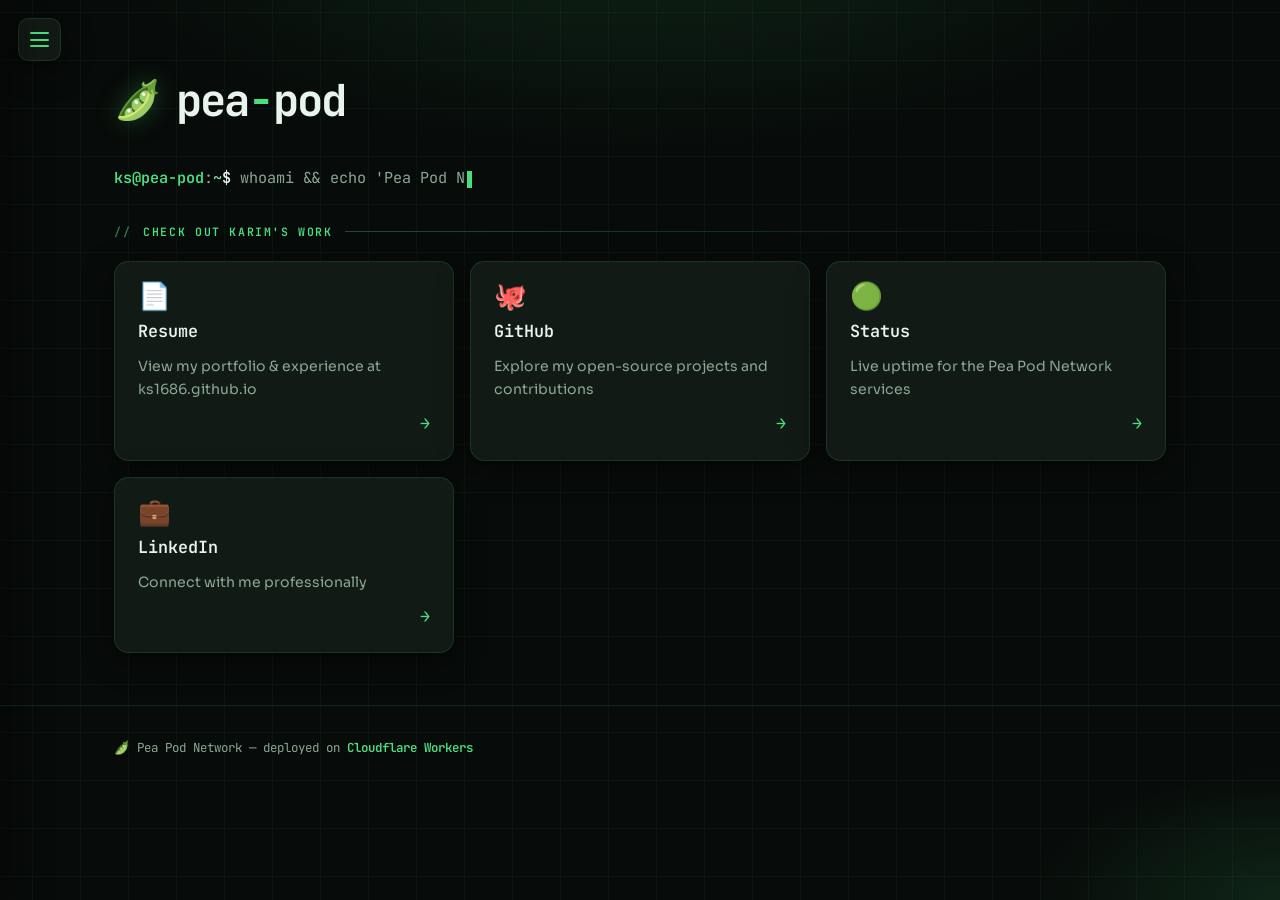
==== commit 3f28262f: "Link status.pea-pod.me from the homepage card grid" ====
--- a/index.html
+++ b/index.html
@@ -8,11 +8,15 @@
 
     <meta property="og:type" content="website" />
     <meta property="og:title" content="Pea Pod Network" />
+    <script>document.documentElement.classList.add("js");</script>
     <meta property="og:description" content="A terminal-inspired home for projects, docs, and quick links." />
-    <meta property="og:image" content="https://ks1686.github.io/favicon.png" />
+    <meta property="og:url" content="https://pea-pod.me/" />
+    <meta property="og:image" content="https://pea-pod.me/icons/icon-512.png" />
+    <meta name="twitter:card" content="summary_large_image" />
+    <meta name="twitter:image" content="https://pea-pod.me/icons/icon-512.png" />
 
-    <link rel="icon" type="image/png" href="/favicon.png" />
-    <link rel="apple-touch-icon" href="/apple-touch-icon.png" />
+    <link rel="icon" type="image/png" href="/favicon.png" width="32" height="32" />
+    <link rel="apple-touch-icon" href="/apple-touch-icon.png" width="180" height="180" />
     <link rel="manifest" href="/manifest.json" />
 
     <link rel="preconnect" href="https://fonts.googleapis.com" />
@@ -24,6 +28,7 @@
     <title>Pea Pod Network</title>
   </head>
   <body data-theme="pea-pod">
+    <a class="skip-link" href="#main">Skip to content</a>
     <div class="bg-decoration" aria-hidden="true"></div>
 
     <button class="burger-btn" id="burger-btn" aria-label="Open navigation menu" aria-expanded="false" aria-controls="side-menu">
@@ -79,12 +84,10 @@
       </div>
     </header>
 
-    <main>
+    <main id="main" tabindex="-1">
       <div class="container">
         <section id="karim-work" class="section" aria-labelledby="profile-heading">
-          <div class="section-label" id="profile-heading">
-            <span>Check Out Karim's Work</span>
-          </div>
+          <h2 class="section-label" id="profile-heading">Check Out Karim's Work</h2>
 
           <div class="shortcuts-grid">
             <a
@@ -115,6 +118,19 @@
 
             <a
               class="card"
+              href="https://status.pea-pod.me"
+              target="_blank"
+              rel="noopener noreferrer"
+              aria-label="Open service status page"
+            >
+              <span class="card-icon" aria-hidden="true">🟢</span>
+              <span class="card-title">Status</span>
+              <span class="card-desc">Live uptime for the Pea Pod Network services</span>
+              <span class="card-arrow" aria-hidden="true">→</span>
+            </a>
+
+            <a
+              class="card"
               href="https://www.linkedin.com/in/karim-smires/"
               target="_blank"
               rel="noopener noreferrer"
@@ -133,10 +149,8 @@
     <footer>
       <div class="container">
         <p>
-          🫛 Pea Pod Network &mdash; hosted on
-          <a href="https://pages.github.com" target="_blank" rel="noopener noreferrer">GitHub Pages</a>
-          &amp; served via
-          <a href="https://cloudflare.com" target="_blank" rel="noopener noreferrer">Cloudflare</a>
+          🫛 Pea Pod Network &mdash; deployed on
+          <a href="https://workers.cloudflare.com" target="_blank" rel="noopener noreferrer">Cloudflare Workers</a>
         </p>
       </div>
     </footer>
--- a/css/styles.css
+++ b/css/styles.css
@@ -75,6 +75,7 @@
 
 html {
   scroll-behavior: smooth;
+  color-scheme: dark;
 }
 
 body {
@@ -143,8 +144,43 @@
   to { background-position: 0 120px; }
 }
 
-.blob {
-  display: none;
+.skip-link {
+  position: absolute;
+  left: 1rem;
+  top: 0.75rem;
+  z-index: 2000;
+  padding: 0.45rem 0.75rem;
+  background: var(--accent);
+  color: var(--bg);
+  font-family: var(--font-mono);
+  font-size: 0.8rem;
+  font-weight: 700;
+  text-decoration: none;
+  border-radius: var(--radius);
+  transform: translateY(-200%);
+}
+
+.skip-link:focus {
+  transform: translateY(0);
+}
+
+.visually-hidden {
+  position: absolute;
+  width: 1px;
+  height: 1px;
+  padding: 0;
+  margin: -1px;
+  overflow: hidden;
+  clip: rect(0, 0, 0, 0);
+  white-space: nowrap;
+  border: 0;
+}
+
+.not-found-copy {
+  font-family: var(--font-mono);
+  color: var(--text-muted);
+  margin-bottom: 1.25rem;
+  max-width: 36rem;
 }
 
 /* ---- Layout ---- */
@@ -259,8 +295,7 @@
 }
 
 /* ---- Grids ---- */
-.shortcuts-grid,
-.services-grid {
+.shortcuts-grid {
   display: grid;
   grid-template-columns: repeat(auto-fill, minmax(280px, 1fr));
   gap: 1rem;
@@ -282,8 +317,6 @@
   transition: transform var(--transition), border-color var(--transition), box-shadow var(--transition);
   position: relative;
   overflow: hidden;
-  opacity: 0;
-  transform: translateY(18px);
 }
 
 .card.visible,
@@ -319,7 +352,8 @@
   transform: translateY(-5px);
   border-color: var(--border-strong);
   box-shadow: var(--shadow-hover);
-  outline: none;
+  outline: 2px solid var(--accent);
+  outline-offset: 2px;
 }
 
 .card:hover::before,
@@ -364,16 +398,6 @@
   transform: translateX(5px);
 }
 
-.card.service-card {
-  opacity: 0.55;
-  cursor: default;
-}
-
-.card.service-card.active {
-  opacity: 1;
-  cursor: pointer;
-}
-
 .badge {
   display: inline-block;
   font-family: var(--font-mono);
@@ -388,20 +412,10 @@
   border: 1px solid var(--border);
 }
 
-.badge.coming-soon,
-.badge.online,
-.badge.private,
-.badge.public {
-  background: var(--accent-dim);
-  color: var(--accent);
-  border-color: var(--border);
-}
-
 /* ---- Sections ---- */
 .section {
   margin-bottom: 3.25rem;
-  opacity: 0;
-  transform: translateY(16px);
+  scroll-margin-top: 5rem;
   transition: opacity 0.55s ease, transform 0.55s ease;
 }
 
@@ -599,7 +613,7 @@
   height: 2px;
   background: var(--accent);
   border-radius: 2px;
-  transition: var(--transition);
+  transition: transform var(--transition), opacity var(--transition);
 }
 
 .burger-btn[aria-expanded="true"] .burger-line:nth-child(1) {
@@ -981,8 +995,7 @@
     padding: 3.25rem 0 1.5rem;
   }
 
-  .shortcuts-grid,
-  .services-grid {
+  .shortcuts-grid {
     grid-template-columns: 1fr;
   }
 
@@ -1011,9 +1024,34 @@
     animation: none !important;
   }
 
-  .card,
-  .section {
+  .js .card,
+  .js .section {
     opacity: 1;
     transform: none;
   }
 }
+
+.js .card {
+  opacity: 0;
+  transform: translateY(18px);
+}
+
+.js .card.visible,
+.js .section.visible .card {
+  opacity: 1;
+  transform: translateY(0);
+}
+
+.js .section {
+  opacity: 0;
+  transform: translateY(16px);
+}
+
+.js .section.visible {
+  opacity: 1;
+  transform: translateY(0);
+}
+
+@keyframes rippleEffect {
+  to { transform: scale(2.5); opacity: 0; }
+}
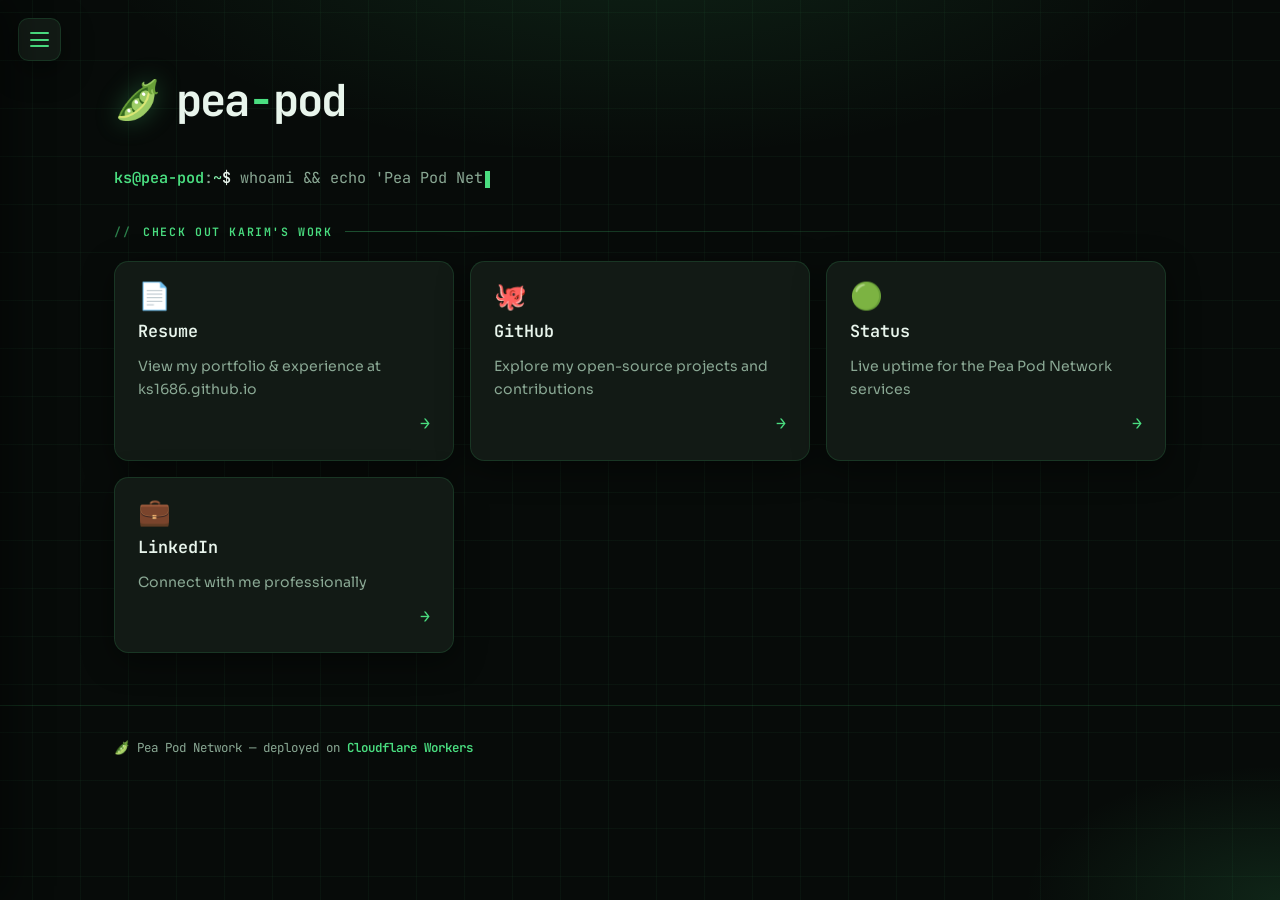
==== commit c9d40937: "feat: add PeaProxy project page Document tagged v0.1.0 (CLI + localhost UI, API keys + free/local) a" ====
--- a/index.html
+++ b/index.html
@@ -67,6 +67,12 @@
           <a class="side-menu-link" href="/public-terminal">
             <span class="side-menu-icon" aria-hidden="true">💹</span>
             <span>Public Terminal</span>
+          </a>
+        </li>
+        <li>
+          <a class="side-menu-link" href="/peaproxy">
+            <span class="side-menu-icon" aria-hidden="true">🔀</span>
+            <span>PeaProxy</span>
           </a>
         </li>
       </ul>
--- a/css/styles.css
+++ b/css/styles.css
@@ -65,6 +65,24 @@
   --theme-color: #60a5fa;
 }
 
+[data-theme="peaproxy"] {
+  --bg: #070c0c;
+  --bg-elevated: #0c1414;
+  --surface: #101a1a;
+  --surface-2: #152222;
+  --border: rgba(45, 212, 191, 0.16);
+  --border-strong: rgba(45, 212, 191, 0.34);
+  --text: #e8f5f3;
+  --text-muted: #8aa8a4;
+  --accent: #2dd4bf;
+  --accent-hover: #5eead4;
+  --accent-dim: rgba(45, 212, 191, 0.12);
+  --accent-glow: rgba(45, 212, 191, 0.28);
+  --shadow-hover: 0 12px 40px rgba(45, 212, 191, 0.12);
+  --grid-color: rgba(45, 212, 191, 0.05);
+  --theme-color: #2dd4bf;
+}
+
 *,
 *::before,
 *::after {
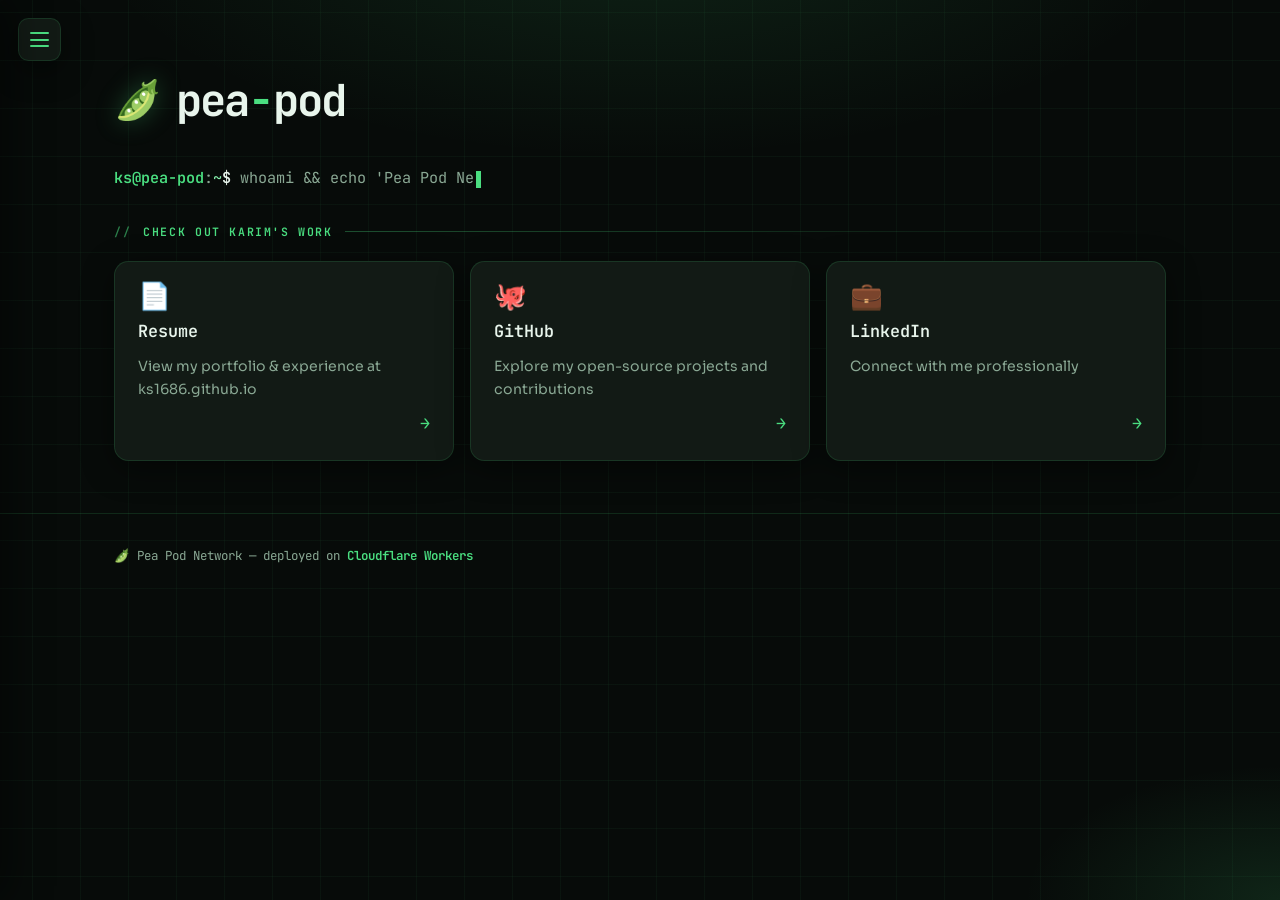
==== commit 13ea4b58: "chore: remove dead status page link" ====
--- a/index.html
+++ b/index.html
@@ -124,19 +124,6 @@
 
             <a
               class="card"
-              href="https://status.pea-pod.me"
-              target="_blank"
-              rel="noopener noreferrer"
-              aria-label="Open service status page"
-            >
-              <span class="card-icon" aria-hidden="true">🟢</span>
-              <span class="card-title">Status</span>
-              <span class="card-desc">Live uptime for the Pea Pod Network services</span>
-              <span class="card-arrow" aria-hidden="true">→</span>
-            </a>
-
-            <a
-              class="card"
               href="https://www.linkedin.com/in/karim-smires/"
               target="_blank"
               rel="noopener noreferrer"
